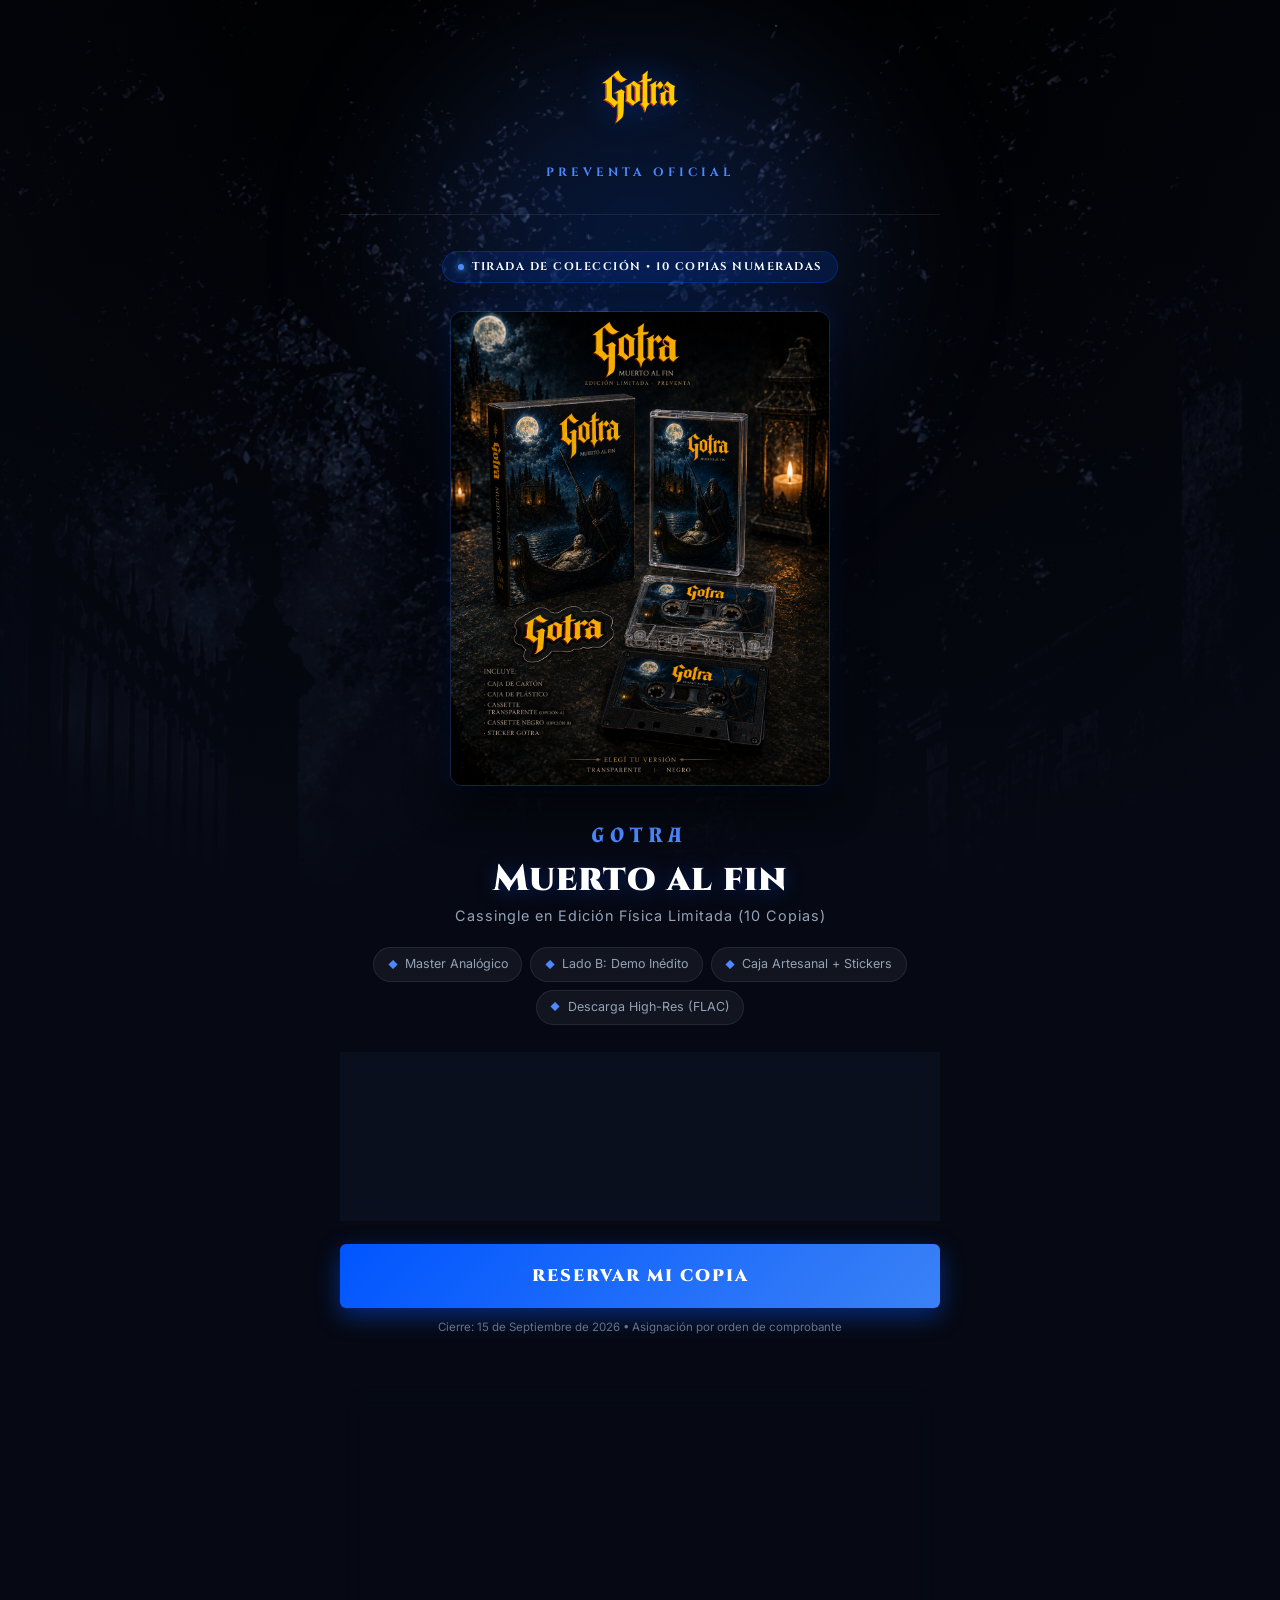
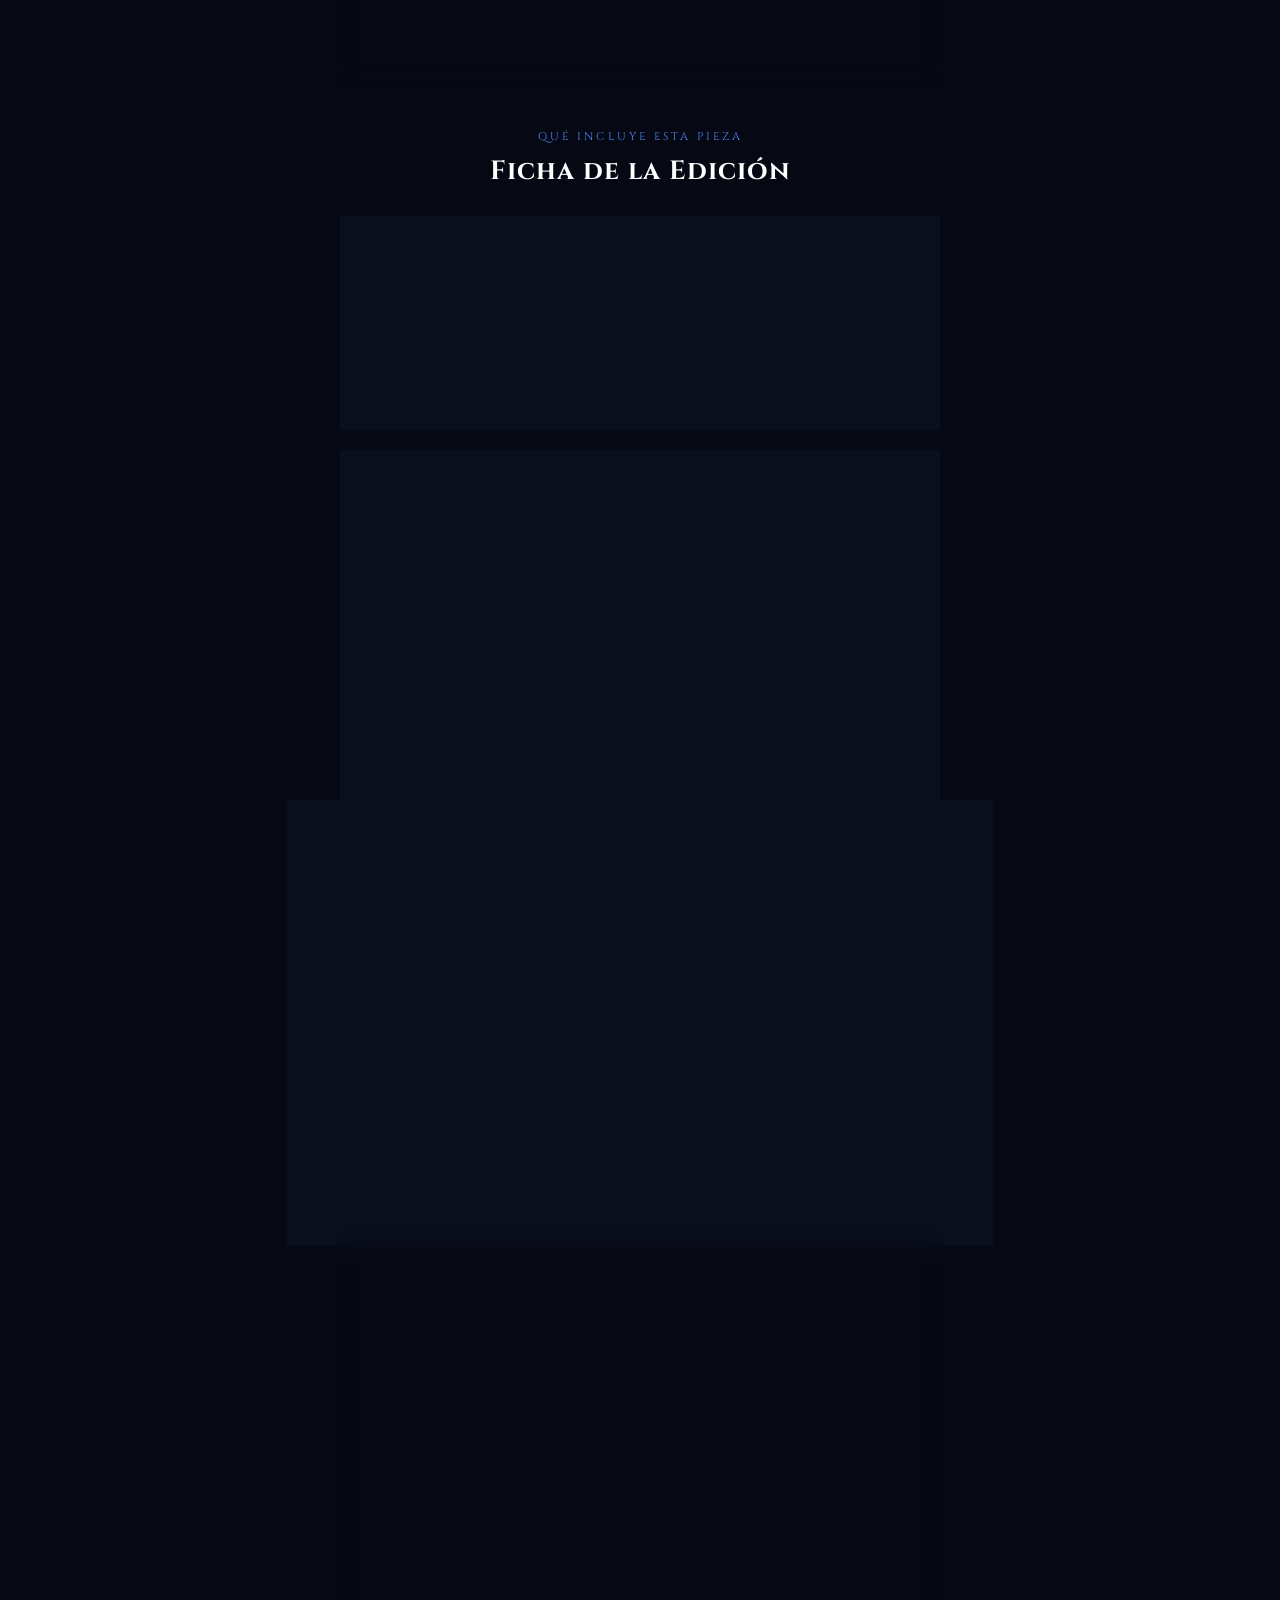
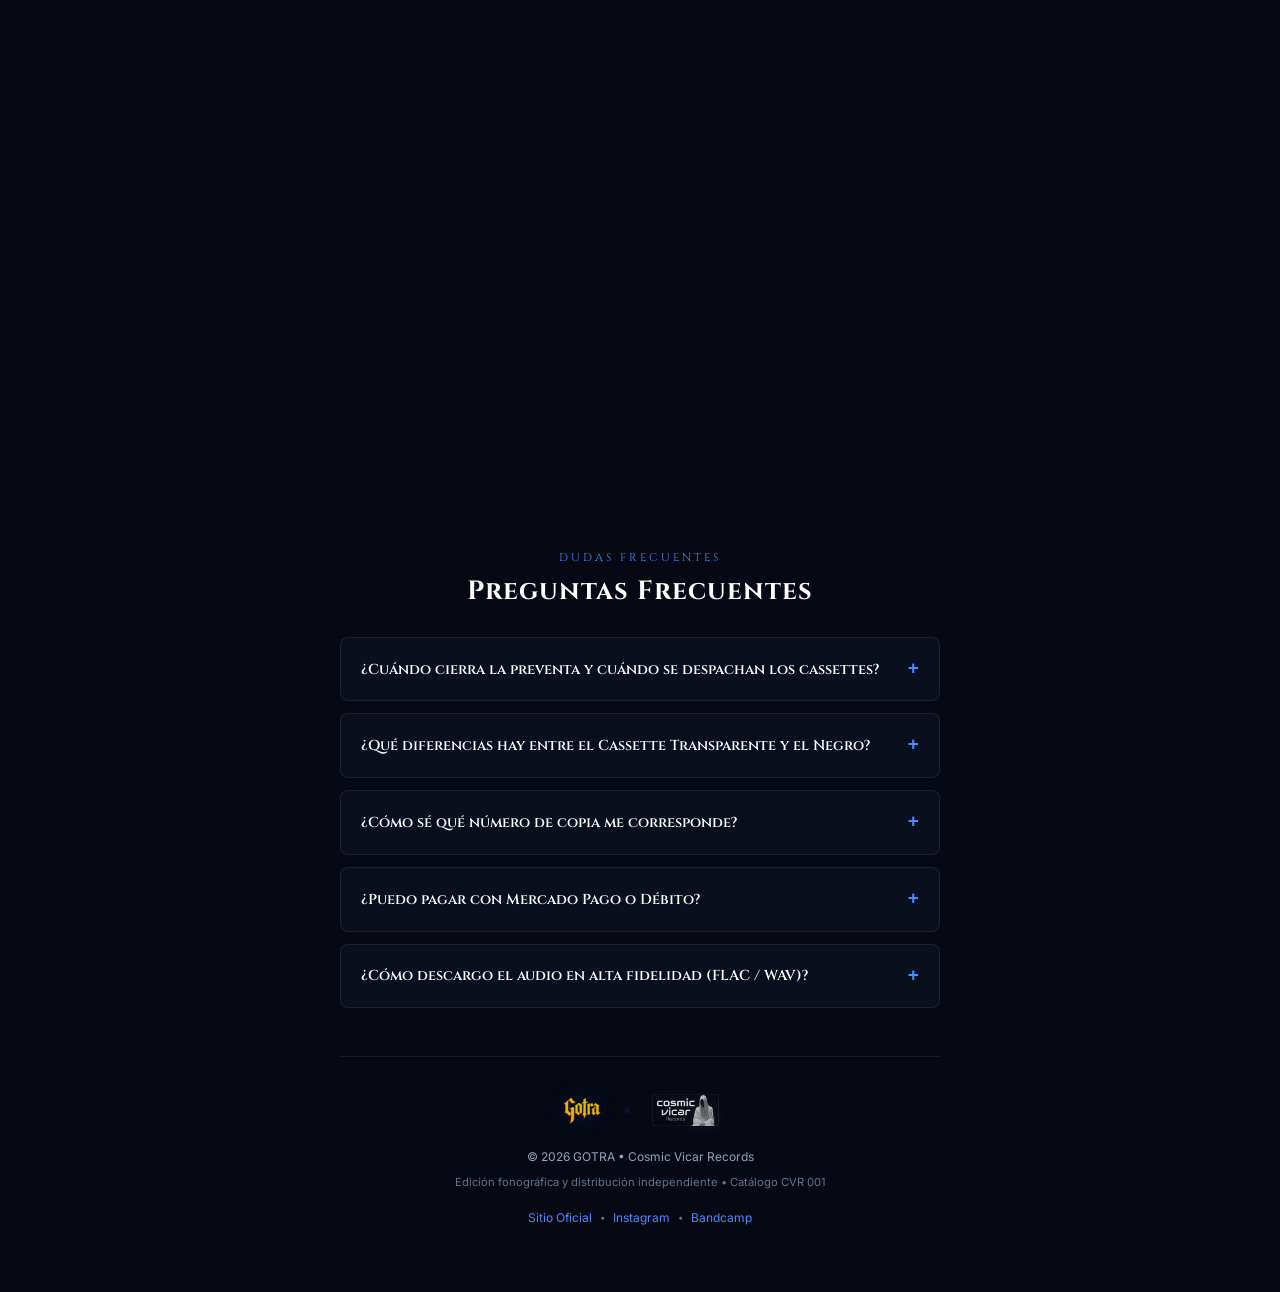
==== cassingle_muertoAlFin/index.html @ 42f56273 "feat(cassingle): add 'Muerto al fin' limited presale landing page with variants and updated design" ====
<!DOCTYPE html>
<html lang="es">
<head>
    <meta charset="UTF-8">
    <meta name="viewport" content="width=device-width, initial-scale=1.0">
    <title>Gotra – Cassingle "Muerto al fin" | Preventa Exclusiva</title>
    
    <!-- Directivas de Indexación SEO -->
    <meta name="robots" content="index, follow">
    <link rel="canonical" href="https://gotra.musica.ar/cassingle_muertoAlFin/">
    
    <!-- Meta descripción & Open Graph -->
    <meta name="description" content="Preventa exclusiva para coleccionistas: Cassingle 'Muerto al fin' de Gotra en edición física limitada de 10 copias. Lado A: Single Oficial / Lado B: Demo Inédito. Packaging artesanal, stickers exclusivos y descarga High-Res.">
    <meta property="og:title" content="Gotra – Cassingle 'Muerto al fin' | Preventa Exclusiva (10 Copias)">
    <meta property="og:description" content="Edición física limitada en Cassingle (Transparente $22.000 / Negro $25.000). Lado A Single Oficial + Lado B Demo Inédito. Caja artesanal, stickers y descarga High-Res.">
    <meta property="og:image" content="https://gotra.musica.ar/cassingle_muertoAlFin/assets/cassingle_trans_black_gotra_muertoAlFin_Alt.png">
    <meta property="og:image:alt" content="Cassingle Gotra Muerto al Fin - Variantes Transparente y Negro">
    <meta property="og:url" content="https://gotra.musica.ar/cassingle_muertoAlFin/">
    <meta property="og:type" content="music.album">
    
    <!-- Twitter Cards -->
    <meta name="twitter:card" content="summary_large_image">
    <meta name="twitter:title" content="Gotra – Cassingle 'Muerto al fin' | Preventa Exclusiva">
    <meta name="twitter:description" content="Edición física limitada de 10 copias. Lado A Single Oficial + Lado B Demo Inédito. Reservá tu copia por transferencia directa.">
    <meta name="twitter:image" content="https://gotra.musica.ar/cassingle_muertoAlFin/assets/cassingle_trans_black_gotra_muertoAlFin_Alt.png">
    
    <!-- Favicon -->
    <link rel="icon" type="image/png" href="../assets/favicon/favicon.ico">

    <!-- Tipografías -->
    <link rel="preconnect" href="https://fonts.googleapis.com">
    <link rel="preconnect" href="https://fonts.gstatic.com" crossorigin>
    <link href="https://fonts.googleapis.com/css2?family=Almendra:ital,wght@0,400;0,700;1,400&family=Cinzel:wght@500;700;900&family=Inter:wght@300;400;500;600;700&family=Special+Elite&display=swap" rel="stylesheet">
    
    <link rel="stylesheet" href="style.css">
</head>
<body>

    <!-- Background Atmospheric Elements -->
    <div class="bg-gate-layer"></div>
    <div class="bg-vignette"></div>
    <div class="bg-glow"></div>

    <main class="page-container">

        <!-- Top Header / Band Identity -->
        <header class="site-header">
            <div class="header-inner">
                <a href="https://gotra.musica.ar" class="logo-link" title="Gotra Web Oficial">
                    <img src="assets/gotra_logo.png" alt="Gotra Doom Metal" class="header-logo">
                </a>
                <span class="header-tag">Preventa Oficial</span>
            </div>
        </header>

        <!-- Hero Section -->
        <section class="hero-section">
            
            <!-- Badge de Escasez Ultra Limitada -->
            <div class="scarcity-badge-top">
                <span class="badge-dot"></span>
                <span class="badge-text">TIRADA DE COLECCIÓN • 10 COPIAS NUMERADAS</span>
            </div>

            <!-- Mockup Principal del Cassette -->
            <div class="cassette-showcase">
                <div class="mockup-halo"></div>
                <div class="mockup-container">
                    <img src="assets/cassingle_trans_black_gotra_muertoAlFin_Alt.png" alt="Cassingle Gotra Muerto al Fin - Edición Física Limitada de 10 Copias en Cassette Transparente y Negro" class="mockup-img" loading="eager">
                </div>
            </div>

            <!-- Info & Título del Hero -->
            <div class="hero-details">
                <h1 class="hero-title">
                    <span class="band-name">GOTRA</span>
                    <span class="release-title">Muerto al fin</span>
                    <span class="release-subtitle">Cassingle en Edición Física Limitada (10 Copias)</span>
                </h1>

                <!-- Highlights Pills -->
                <div class="feature-pills">
                    <span class="pill"><span class="pill-dot">◆</span> Master Analógico</span>
                    <span class="pill"><span class="pill-dot">◆</span> Lado B: Demo Inédito</span>
                    <span class="pill"><span class="pill-dot">◆</span> Caja Artesanal + Stickers</span>
                    <span class="pill"><span class="pill-dot">◆</span> Descarga High-Res (FLAC)</span>
                </div>

                <!-- Price Box -->
                <div class="price-box">
                    <div class="price-info">
                        <span class="price-label">Valor de preventa</span>
                        <span id="display-price" class="price-amount">$22.000 / $25.000 ARS</span>
                    </div>
                    <span class="price-subtext">Transparente $22.000 • Negro Coleccionista $25.000 • Transferencia directa</span>
                </div>

                <!-- Botón CTA Principal -->
                <a href="#reservar" class="btn-primary-cta pulse-cta">
                    <span class="btn-text">RESERVAR MI COPIA</span>
                </a>
                <p class="cta-microcopy">Cierre: 15 de Septiembre de 2026 • Asignación por orden de comprobante</p>
            </div>

        </section>

        <!-- Goal & Live Progress Bar Section -->
        <section class="goal-section" id="meta-progreso">
            <div class="section-card goal-card">
                <div class="goal-header">
                    <div class="goal-title-wrap">
                        <span class="goal-eyebrow">ESTADO DE LA PREVENTA</span>
                        <h2 class="goal-heading">Meta de Producción</h2>
                    </div>
                    <div class="goal-percentage">
                        <span id="goal-percent-text">20%</span>
                        <span class="percent-label">completado</span>
                    </div>
                </div>

                <!-- Progress Bar Container -->
                <div class="progress-bar-track" role="progressbar" aria-valuenow="2" aria-valuemin="0" aria-valuemax="10" id="progress-container">
                    <div class="progress-bar-fill" id="progress-bar-fill" style="width: 20%;">
                        <div class="progress-bar-glow"></div>
                    </div>
                </div>

                <!-- Dynamic Stock Breakdown -->
                <div class="goal-stats-grid">
                    <div class="stat-item">
                        <span class="stat-num" id="stat-sold">2</span>
                        <span class="stat-desc">Copias Aseguradas</span>
                    </div>
                    <div class="stat-item highlight">
                        <span class="stat-num" id="stat-remaining">8</span>
                        <span class="stat-desc">Copias Disponibles</span>
                    </div>
                    <div class="stat-item">
                        <span class="stat-num" id="stat-total">10</span>
                        <span class="stat-desc">Tirada Total Única</span>
                    </div>
                </div>

                <!-- Real-time Alert Callout -->
                <div class="scarcity-alert" id="scarcity-alert">
                    <span class="alert-indicator"></span>
                    <span id="scarcity-message" class="alert-text">Quedan pocas unidades disponibles para despacho inmediato.</span>
                </div>
            </div>
        </section>

        <!-- Ficha Técnica de la Edición (Tracklist & Specs) -->
        <section class="edition-section" id="detalles">
            
            <div class="section-title-wrap text-center">
                <span class="section-tag">QUÉ INCLUYE ESTA PIEZA</span>
                <h2 class="section-heading">Ficha de la Edición</h2>
            </div>

            <div class="specs-grid">
                
                <!-- Tracklist Card -->
                <div class="spec-card tracklist-card">
                    <div class="card-badge">CASSINGLE 2-TRACKS</div>
                    <h3 class="card-title">Contenido Sonoro</h3>
                    <ul class="tracklist">
                        <li class="track-item">
                            <span class="track-side">LADO A</span>
                            <div class="track-info">
                                <span class="track-name">Single Oficial: Muerto al fin</span>
                                <span class="track-meta">Master analógico prensado en cinta de alta fidelidad</span>
                            </div>
                        </li>
                        <li class="track-item">
                            <span class="track-side">LADO B</span>
                            <div class="track-info">
                                <span class="track-name">Versión Alternativa / Demo Inédito</span>
                                <span class="track-meta">Material exclusivo de archivo no publicado en plataformas digitales</span>
                            </div>
                        </li>
                    </ul>
                </div>

                <!-- Physical Specs Card -->
                <div class="spec-card physical-card">
                    <div class="card-badge">MANUFACTURA ARTESANAL</div>
                    <h3 class="card-title">Detalles Físicos & Packaging</h3>
                    <ul class="specs-list">
                        <li>
                            <span class="spec-bullet">◆</span>
                            <div class="spec-text">
                                <strong>Dos Variantes Exclusivas:</strong>
                                <span>Cuerpo transparente traslúcido ($22.000) o cuerpo negro coleccionista ($25.000).</span>
                            </div>
                        </li>
                        <li>
                            <span class="spec-bullet">◆</span>
                            <div class="spec-text">
                                <strong>Caja Artesanal & Stickers:</strong>
                                <span>Presentación en caja artesanal con set de stickers exclusivos de Gotra.</span>
                            </div>
                        </li>
                        <li>
                            <span class="spec-bullet">◆</span>
                            <div class="spec-text">
                                <strong>Numeración Manual (10 Copias):</strong>
                                <span>Cada ejemplar viene caligrafiado individualmente (#01 / #10).</span>
                            </div>
                        </li>
                        <li>
                            <span class="spec-bullet">◆</span>
                            <div class="spec-text">
                                <strong>Descarga Digital High-Res:</strong>
                                <span>Tarjeta interna con acceso a descarga de audio en FLAC 24-bit / WAV en máxima calidad.</span>
                            </div>
                        </li>
                    </ul>
                </div>

            </div>
        </section>

        <!-- Métodos de Entrega & Fechas (Desplegable) -->
        <section class="delivery-section">
            <details class="section-card delivery-details" open>
                <summary class="delivery-summary">
                    <div class="summary-header">
                        <span class="section-tag">CALENDARIO & LOGÍSTICA</span>
                        <h3 class="delivery-summary-title">Fechas Clave y Métodos de Entrega</h3>
                    </div>
                    <span class="toggle-icon"></span>
                </summary>
                
                <div class="delivery-options-grid">
                    <div class="delivery-box">
                        <div class="del-bullet">◆</div>
                        <div class="del-info">
                            <h4>Cierre de Preventa: 15 de Septiembre de 2026</h4>
                            <p>La preventa finaliza estrictamente el 15/09/2026 o al completarse las 10 copias numeradas disponibles.</p>
                        </div>
                    </div>
                    <div class="delivery-box">
                        <div class="del-bullet">◆</div>
                        <div class="del-info">
                            <h4>Entregas y Envíos: A partir del 15 de Octubre de 2026</h4>
                            <p>Despachos a todo el país por correo (a sucursal) o retiro presencial coordinado sin costo en puntos estratégicos de CABA.</p>
                        </div>
                    </div>
                </div>
            </details>
        </section>

        <!-- Formulario de Reserva & Checkout Directo en Pasos Desplegables -->
        <section class="checkout-section" id="reservar">
            <div class="section-card checkout-card">
                
                <div class="checkout-header text-center">
                    <span class="scarcity-pill-sm">PASO FINAL</span>
                    <h2 class="section-heading">Reserva Directa por Transferencia</h2>
                    <p class="checkout-desc">Elegí tu variante, completá tus datos y enviá el comprobante por WhatsApp.</p>
                </div>

                <form id="reservation-form" class="reservation-form" novalidate>
                    
                    <!-- PASO 1 DESPLEGABLE -->
                    <div class="accordion-step is-open" id="step-1">
                        <button type="button" class="accordion-step-btn" data-step="1">
                            <span class="step-btn-left">
                                <span class="step-num">1</span>
                                <span class="step-label">Variante y Datos de Contacto</span>
                            </span>
                            <span class="step-icon"></span>
                        </button>
                        
                        <div class="step-content">
                            
                            <!-- Selector de Variantes -->
                            <div class="input-group">
                                <label>Seleccioná tu Variante *</label>
                                <div class="variant-selector">
                                    <label class="variant-option">
                                        <input type="radio" name="variant" value="transparente" checked>
                                        <div class="variant-box">
                                            <div class="variant-title-wrap">
                                                <span class="variant-name">Cassette Transparente</span>
                                                <span class="variant-price">$22.000 ARS</span>
                                            </div>
                                            <span class="variant-desc">Cuerpo de plástico transparente</span>
                                        </div>
                                    </label>
                                    
                                    <label class="variant-option">
                                        <input type="radio" name="variant" value="negro">
                                        <div class="variant-box">
                                            <span class="variant-badge-tag">Coleccionista</span>
                                            <div class="variant-title-wrap">
                                                <span class="variant-name">Cassette Negro</span>
                                                <span class="variant-price">$25.000 ARS</span>
                                            </div>
                                            <span class="variant-desc">Cuerpo de plástico negro • Edición coleccionista</span>
                                        </div>
                                    </label>
                                </div>
                            </div>

                            <div class="input-group">
                                <label for="fan-name">Nombre y Apellido *</label>
                                <input type="text" id="fan-name" name="fanName" placeholder="Ej: Lucas Romero" required autocomplete="name">
                                <span class="input-error-msg" id="name-error">Ingresá tu nombre completo</span>
                            </div>

                            <div class="input-row">
                                <div class="input-group">
                                    <label for="fan-whatsapp">WhatsApp / Celular *</label>
                                    <input type="tel" id="fan-whatsapp" name="fanWhatsapp" placeholder="Ej: 11 4455 6677" required autocomplete="tel">
                                    <span class="input-error-msg" id="whatsapp-error">Ingresá un número de contacto</span>
                                </div>
                                <div class="input-group">
                                    <label for="fan-email">Email (opcional)</label>
                                    <input type="email" id="fan-email" name="fanEmail" placeholder="tu@email.com" autocomplete="email">
                                </div>
                            </div>

                            <div class="input-group">
                                <label>Cantidad de Copias *</label>
                                <div class="quantity-selector">
                                    <label class="qty-option">
                                        <input type="radio" name="quantity" value="1" checked>
                                        <span class="qty-box" id="qty-1-label">1 Copia ($22.000)</span>
                                    </label>
                                    <label class="qty-option">
                                        <input type="radio" name="quantity" value="2">
                                        <span class="qty-box" id="qty-2-label">2 Copias ($44.000) <small>(Máx)</small></span>
                                    </label>
                                </div>
                            </div>

                            <button type="button" class="btn-step-next" data-next="2">
                                <span>Continuar a Datos de Pago</span>
                                <span class="btn-arrow">→</span>
                            </button>
                        </div>
                    </div>

                    <!-- PASO 2 DESPLEGABLE -->
                    <div class="accordion-step" id="step-2">
                        <button type="button" class="accordion-step-btn" data-step="2">
                            <span class="step-btn-left">
                                <span class="step-num">2</span>
                                <span class="step-label">Datos para Transferencia</span>
                            </span>
                            <span class="step-icon"></span>
                        </button>
                        
                        <div class="step-content">
                            <div class="bank-details-card">
                                <div class="bank-total-row">
                                    <span>Monto a Transferir:</span>
                                    <strong id="total-to-pay" class="bank-total-amount">$22.000 ARS</strong>
                                </div>

                                <div class="bank-fields">
                                    
                                    <div class="bank-field-item">
                                        <div class="field-info">
                                            <span class="field-label">Alias:</span>
                                            <span class="field-value" id="bank-alias">GOTRA.DOOM.MP</span>
                                        </div>
                                        <button type="button" class="btn-copy" data-target="bank-alias" aria-label="Copiar Alias">
                                            <span class="copy-text">Copiar</span>
                                        </button>
                                    </div>

                                    <div class="bank-field-item">
                                        <div class="field-info">
                                            <span class="field-label">CBU / CVU:</span>
                                            <span class="field-value" id="bank-cbu">0000003100098765432100</span>
                                        </div>
                                        <button type="button" class="btn-copy" data-target="bank-cbu" aria-label="Copiar CBU">
                                            <span class="copy-text">Copiar</span>
                                        </button>
                                    </div>

                                    <div class="bank-field-item static">
                                        <div class="field-info">
                                            <span class="field-label">Titular:</span>
                                            <span class="field-value">Gotra (Cuenta Oficial)</span>
                                        </div>
                                    </div>

                                </div>

                                <div class="bank-tip">
                                    Podés transferir desde Mercado Pago, Lemon, Brubank o cualquier entidad bancaria de Argentina.
                                </div>
                            </div>

                            <button type="button" class="btn-step-next" data-next="3">
                                <span>Continuar a Confirmación</span>
                                <span class="btn-arrow">→</span>
                            </button>
                        </div>
                    </div>

                    <!-- PASO 3 DESPLEGABLE -->
                    <div class="accordion-step" id="step-3">
                        <button type="button" class="accordion-step-btn" data-step="3">
                            <span class="step-btn-left">
                                <span class="step-num">3</span>
                                <span class="step-label">Confirmación y Envío</span>
                            </span>
                            <span class="step-icon"></span>
                        </button>
                        
                        <div class="step-content">
                            <div class="receipt-reminder-box">
                                <div class="reminder-text">
                                    <strong>¿Cómo se confirma la reserva?</strong>
                                    <p>Al hacer clic en el botón inferior se abrirá tu WhatsApp con el detalle de la variante y copias solicitadas. <strong>Adjuntá la captura del comprobante en el chat</strong> para asignarte tu número de copia al instante.</p>
                                </div>
                            </div>

                            <!-- Botón Submit -->
                            <button type="submit" class="btn-submit-whatsapp" id="btn-submit">
                                <span class="btn-wa-icon">
                                    <svg width="22" height="22" viewBox="0 0 24 24" fill="currentColor">
                                        <path d="M12.031 6.172c-3.181 0-5.767 2.586-5.768 5.766-.001 1.298.38 2.27 1.019 3.287l-.711 2.598 2.664-.698c.969.542 1.954.887 2.796.887 3.182 0 5.767-2.587 5.768-5.766.001-3.18-2.584-5.774-5.768-5.774zm3.385 8.163c-.145.407-.843.774-1.185.823-.342.049-.785.074-2.502-.637-2.193-.909-3.578-3.149-3.687-3.295-.109-.146-.887-1.182-.887-2.254 0-1.072.56-1.602.76-1.821.199-.218.435-.273.58-.273.146 0 .29.002.417.009.135.006.315-.052.493.376.182.438.618 1.507.672 1.616.054.109.091.237.018.383-.073.146-.109.237-.218.365-.109.128-.228.286-.326.384-.109.109-.223.228-.096.446.128.218.567.935 1.216 1.513.837.746 1.542.977 1.76.1.087.218.146.346.036.564-.109.219-.491.564-.622.731zM12 2C6.477 2 2 6.477 2 12c0 1.891.528 3.659 1.445 5.176L2 22l4.981-1.307C8.423 21.549 10.153 22 12 22c5.523 0 10-4.477 10-10S17.523 2 12 2z"/>
                                    </svg>
                                </span>
                                <span class="btn-wa-text">ENVIAR RESERVA Y COMPROBANTE POR WHATSAPP</span>
                            </button>
                        </div>
                    </div>

                </form>

                <!-- Feedback Modal / Success Overlay -->
                <div class="success-overlay" id="success-overlay">
                    <div class="success-modal">
                        <h3 class="success-title">Reserva Iniciada</h3>
                        <p class="success-desc">Se ha abierto WhatsApp para enviar los datos de tu reserva. Si no se abrió automáticamente, hacé clic en el siguiente enlace:</p>
                        <a href="#" id="fallback-wa-link" class="btn-primary-cta" target="_blank" rel="noopener">Abrir WhatsApp Manualmente</a>
                        <button type="button" class="btn-close-modal" id="btn-close-modal">Cerrar</button>
                    </div>
                </div>

            </div>
        </section>

        <!-- FAQ Section -->
        <section class="faq-section">
            <div class="section-title-wrap text-center">
                <span class="section-tag">DUDAS FRECUENTES</span>
                <h2 class="section-heading">Preguntas Frecuentes</h2>
            </div>

            <div class="faq-accordion">
                <details class="faq-item">
                    <summary class="faq-question">¿Cuándo cierra la preventa y cuándo se despachan los cassettes?</summary>
                    <div class="faq-answer">
                        <p>La preventa cierra el <strong>15 de septiembre de 2026</strong> (o hasta agotar las 10 copias disponibles). Las entregas y despachos (a sucursal de correo o retiro presencial acordado en CABA) comenzarán a partir del <strong>15 de octubre de 2026</strong>.</p>
                    </div>
                </details>

                <details class="faq-item">
                    <summary class="faq-question">¿Qué diferencias hay entre el Cassette Transparente y el Negro?</summary>
                    <div class="faq-answer">
                        <p>El <strong>Cassette Transparente ($22.000 ARS)</strong> cuenta con cuerpo de plástico traslúcido, mientras que el <strong>Cassette Negro ($25.000 ARS)</strong> es una edición coleccionista en plástico negro puro. Ambas opciones incluyen el tracklist completo (Lado A Single Oficial + Lado B Demo Inédito), caja artesanal, set de stickers exclusivos y código de descarga digital en alta calidad.</p>
                    </div>
                </details>

                <details class="faq-item">
                    <summary class="faq-question">¿Cómo sé qué número de copia me corresponde?</summary>
                    <div class="faq-answer">
                        <p>Las 10 copias se asignan en orden cronológico estricto según la llegada de las reservas confirmadas con comprobante de pago. Te notificaremos tu número exacto (#01 al #10) por WhatsApp.</p>
                    </div>
                </details>

                <details class="faq-item">
                    <summary class="faq-question">¿Puedo pagar con Mercado Pago o Débito?</summary>
                    <div class="faq-answer">
                        <p>Sí, absolutamente. Podés transferir directamente desde tu cuenta de Mercado Pago, billeteras virtuales o bancos tradicionales utilizando el Alias o CBU indicado en el paso 2 del formulario.</p>
                    </div>
                </details>

                <details class="faq-item">
                    <summary class="faq-question">¿Cómo descargo el audio en alta fidelidad (FLAC / WAV)?</summary>
                    <div class="faq-answer">
                        <p>Dentro del packaging de tu cassette encontrarás una tarjeta de descarga física con un código exclusivo y un enlace directo para bajar el audio en FLAC 24-bit y WAV sin compresión.</p>
                    </div>
                </details>
            </div>
        </section>

        <!-- Footer -->
        <footer class="site-footer">
            <div class="footer-inner">
                <div class="footer-logos-wrap">
                    <img src="assets/gotra_logo.png" alt="Gotra Doom Metal" class="footer-logo">
                    <span class="footer-logo-divider">×</span>
                    <img src="assets/cosmic_vicar_transparent.png" alt="Cosmic Vicar Records" class="footer-cvr-logo">
                </div>
                <p class="footer-copy">© 2026 GOTRA • Cosmic Vicar Records</p>
                <p class="footer-note">Edición fonográfica y distribución independiente • Catálogo CVR 001</p>
                <div class="footer-links">
                    <a href="https://gotra.musica.ar" class="footer-link">Sitio Oficial</a>
                    <span class="sep">•</span>
                    <a href="https://instagram.com/gotra.band" target="_blank" rel="noopener" class="footer-link">Instagram</a>
                    <span class="sep">•</span>
                    <a href="https://gotra.bandcamp.com" target="_blank" rel="noopener" class="footer-link">Bandcamp</a>
                </div>
            </div>
        </footer>

    </main>

    <!-- Toast Notification for Copy Action -->
    <div id="toast" class="toast" role="status" aria-live="polite">Alias copiado al portapapeles</div>

    <script src="app.js"></script>
</body>
</html>
---- cassingle_muertoAlFin/style.css ----
/* ==========================================================================
   GOTRA - "MUERTO AL FIN" CASSINGLE PRE-SALE (EDICIÓN LIMITADA)
   Design System: Doom Metal / Nocturnal Night / Indigo Blue & Lunar Silver
   ========================================================================== */

:root {
    /* Color Palette: Índigo Cósmico, Azul Eléctrico & Plata Lunar */
    --bg-black: #060913;
    --bg-dark: #090e1c;
    --bg-card: rgba(11, 18, 34, 0.82);
    --bg-card-hover: rgba(16, 26, 48, 0.92);
    --bg-input: #070d1a;
    
    --primary: #0055ff;
    --primary-light: #4d88ff;
    --primary-bright: #38bdf8;
    --primary-dim: rgba(0, 85, 255, 0.3);
    --primary-glow: rgba(0, 85, 255, 0.4);
    
    --silver-light: #f8fafc;
    --silver-main: #e2e8f0;
    --silver-muted: #94a3b8;
    --silver-dim: #64748b;
    --silver-glow: rgba(226, 232, 240, 0.25);

    --whatsapp-green: #25D366;
    --whatsapp-glow: rgba(37, 211, 102, 0.35);

    --text-pure: #ffffff;
    --text-main: #e2e8f0;
    --text-muted: #94a3b8;
    --text-dim: #64748b;
    
    --border-subtle: rgba(77, 136, 255, 0.22);
    --border-active: rgba(77, 136, 255, 0.65);
    --border-dark: rgba(255, 255, 255, 0.08);

    /* Fonts */
    --font-heading: 'Cinzel', serif;
    --font-gothic: 'Almendra', serif;
    --font-body: 'Inter', -apple-system, BlinkMacSystemFont, "Segoe UI", Roboto, sans-serif;
    --font-typewriter: 'Special Elite', monospace;

    /* Transitions & Shadows */
    --transition: all 0.3s cubic-bezier(0.16, 1, 0.3, 1);
    --shadow-card: 0 12px 35px rgba(0, 0, 0, 0.6), 0 0 25px rgba(0, 85, 255, 0.1);
    --shadow-glow: 0 0 25px var(--primary-glow);
}

/* Reset & Box Sizing */
*, *::before, *::after {
    margin: 0;
    padding: 0;
    box-sizing: border-box;
}

html {
    scroll-behavior: smooth;
    font-size: 16px;
    background-color: var(--bg-black);
}

body {
    background-color: var(--bg-black);
    color: var(--text-main);
    font-family: var(--font-body);
    line-height: 1.6;
    min-height: 100vh;
    overflow-x: hidden;
    position: relative;
    -webkit-font-smoothing: antialiased;
}

/* Background Atmosphere (Aclarada e iluminada con atmósfera azul lunar) */
.bg-gate-layer {
    position: fixed;
    inset: 0;
    pointer-events: none;
    z-index: 0;
    background: url('assets/bg_gate.jpg') no-repeat center top / cover;
    opacity: 0.95;
    filter: contrast(1.1) brightness(1.25) saturate(1.15);
}

.bg-vignette {
    position: fixed;
    inset: 0;
    pointer-events: none;
    z-index: 0;
    background: linear-gradient(180deg, rgba(6, 9, 19, 0.15) 0%, rgba(6, 9, 19, 0.45) 400px, rgba(6, 9, 19, 0.75) 750px, #060913 100%),
                radial-gradient(circle at 50% 15%, transparent 35%, rgba(6, 9, 19, 0.45) 70%, #060913 100%);
}

.bg-glow {
    position: fixed;
    top: 3%;
    left: 50%;
    transform: translateX(-50%);
    width: 650px;
    height: 450px;
    background: radial-gradient(circle, rgba(0, 85, 255, 0.25) 0%, rgba(77, 136, 255, 0.12) 45%, transparent 70%);
    filter: blur(70px);
    pointer-events: none;
    z-index: 0;
}

/* Main Container */
.page-container {
    position: relative;
    z-index: 2;
    max-width: 640px;
    margin: 0 auto;
    padding: 1.5rem 1.25rem 4rem 1.25rem;
}

/* Header & Logo */
.site-header {
    padding: 1.5rem 0 2rem 0;
    text-align: center;
    border-bottom: 1px solid var(--border-dark);
    margin-bottom: 2.25rem;
}

.header-inner {
    display: flex;
    flex-direction: column;
    align-items: center;
    gap: 0.75rem;
}

.header-logo {
    height: 80px;
    width: auto;
    max-width: 90%;
    object-fit: contain;
    filter: drop-shadow(0 0 15px rgba(0, 85, 255, 0.35));
    transition: transform 0.3s ease;
}

.header-logo:hover {
    transform: scale(1.03);
}

@media (min-width: 480px) {
    .header-logo {
        height: 95px;
    }
}

.header-tag {
    font-family: var(--font-heading);
    font-size: 0.75rem;
    letter-spacing: 4px;
    font-weight: 700;
    text-transform: uppercase;
    color: var(--primary-light);
}

/* Hero Section */
.hero-section {
    display: flex;
    flex-direction: column;
    align-items: center;
    text-align: center;
    margin-bottom: 3rem;
}

.scarcity-badge-top {
    display: inline-flex;
    align-items: center;
    gap: 0.5rem;
    background: rgba(0, 85, 255, 0.15);
    border: 1px solid var(--primary-dim);
    padding: 0.4rem 0.95rem;
    border-radius: 50px;
    margin-bottom: 1.75rem;
    animation: fadeInDown 0.8s ease-out;
}

.badge-dot {
    width: 6px;
    height: 6px;
    background-color: var(--primary-light);
    border-radius: 50%;
    box-shadow: 0 0 8px var(--primary-bright);
    animation: pulseGlow 2s infinite;
}

.badge-text {
    font-family: var(--font-heading);
    font-size: 0.7rem;
    font-weight: 700;
    letter-spacing: 1.5px;
    color: var(--silver-light);
    text-transform: uppercase;
}

/* Cassette Showcase & Mockup */
.cassette-showcase {
    position: relative;
    width: 100%;
    max-width: 380px;
    margin: 0 auto 2rem auto;
}

.mockup-halo {
    position: absolute;
    top: 50%;
    left: 50%;
    transform: translate(-50%, -50%);
    width: 85%;
    height: 85%;
    background: radial-gradient(circle, rgba(0, 85, 255, 0.25) 0%, transparent 70%);
    filter: blur(40px);
    z-index: 0;
    pointer-events: none;
}

.mockup-container {
    position: relative;
    z-index: 1;
    border-radius: 12px;
    overflow: hidden;
    box-shadow: 0 15px 40px rgba(0, 0, 0, 0.85), 0 0 25px rgba(0, 85, 255, 0.2);
    border: 1px solid var(--border-subtle);
    transition: transform 0.4s ease, box-shadow 0.4s ease;
}

.mockup-container:hover {
    transform: translateY(-4px);
    box-shadow: 0 20px 50px rgba(0, 0, 0, 0.95), 0 0 35px var(--primary-glow);
}

.mockup-img {
    width: 100%;
    height: auto;
    display: block;
    object-fit: cover;
}

/* Hero Details */
.hero-details {
    width: 100%;
    display: flex;
    flex-direction: column;
    align-items: center;
}

.hero-title {
    margin-bottom: 1.25rem;
}

.band-name {
    display: block;
    font-family: var(--font-gothic);
    font-size: 1.4rem;
    letter-spacing: 6px;
    color: var(--primary-light);
    text-transform: uppercase;
}

.release-title {
    display: block;
    font-family: var(--font-heading);
    font-size: 2.3rem;
    font-weight: 900;
    color: var(--text-pure);
    letter-spacing: 1px;
    line-height: 1.15;
    text-shadow: 0 2px 20px rgba(0, 85, 255, 0.35);
    margin: 0.25rem 0;
}

.release-subtitle {
    display: block;
    font-family: var(--font-body);
    font-size: 0.9rem;
    font-weight: 400;
    color: var(--silver-muted);
    letter-spacing: 1px;
}

/* Feature Pills */
.feature-pills {
    display: flex;
    flex-wrap: wrap;
    justify-content: center;
    gap: 0.5rem;
    margin-bottom: 1.75rem;
}

.pill {
    background: rgba(255, 255, 255, 0.05);
    border: 1px solid var(--border-dark);
    padding: 0.4rem 0.85rem;
    border-radius: 20px;
    font-size: 0.78rem;
    color: var(--text-muted);
    display: inline-flex;
    align-items: center;
    gap: 0.45rem;
}

.pill-dot {
    color: var(--primary-light);
    font-size: 0.6rem;
}

/* Price Box */
.price-box {
    background: var(--bg-card);
    backdrop-filter: blur(14px);
    -webkit-backdrop-filter: blur(14px);
    border: 1px solid var(--border-subtle);
    border-radius: 8px;
    padding: 1.1rem 1.5rem;
    width: 100%;
    margin-bottom: 1.5rem;
    display: flex;
    flex-direction: column;
    align-items: center;
    gap: 0.25rem;
}

.price-label {
    font-size: 0.72rem;
    text-transform: uppercase;
    letter-spacing: 2px;
    color: var(--text-muted);
}

.price-amount {
    font-family: var(--font-heading);
    font-size: 2.1rem;
    font-weight: 900;
    color: var(--silver-light);
    letter-spacing: 1px;
    text-shadow: 0 0 15px rgba(255, 255, 255, 0.2);
}

.price-subtext {
    font-size: 0.75rem;
    color: var(--text-dim);
}

/* Primary CTA Button */
.btn-primary-cta {
    display: inline-flex;
    align-items: center;
    justify-content: center;
    width: 100%;
    background: linear-gradient(135deg, #0055ff 0%, #3b82f6 100%);
    color: #ffffff;
    font-family: var(--font-heading);
    font-size: 1.05rem;
    font-weight: 900;
    padding: 1.15rem 1.5rem;
    border-radius: 6px;
    text-decoration: none;
    text-transform: uppercase;
    letter-spacing: 2px;
    border: none;
    cursor: pointer;
    box-shadow: 0 8px 25px rgba(0, 85, 255, 0.45);
    transition: var(--transition);
}

.btn-primary-cta:hover {
    background: linear-gradient(135deg, #1d4ed8 0%, #60a5fa 100%);
    box-shadow: 0 12px 30px rgba(0, 85, 255, 0.65);
    transform: translateY(-2px);
}

.pulse-cta {
    animation: ctaPulse 3s infinite;
}

.cta-microcopy {
    font-size: 0.72rem;
    color: var(--text-dim);
    margin-top: 0.65rem;
}

/* Sections & Cards */
.section-card {
    background: var(--bg-card);
    backdrop-filter: blur(14px);
    -webkit-backdrop-filter: blur(14px);
    border: 1px solid var(--border-subtle);
    border-radius: 12px;
    padding: 1.6rem;
    margin-bottom: 2.5rem;
    box-shadow: var(--shadow-card);
}

.section-title-wrap {
    margin-bottom: 1.5rem;
}

.text-center {
    text-align: center;
}

.section-tag {
    display: block;
    font-family: var(--font-heading);
    font-size: 0.7rem;
    letter-spacing: 3px;
    color: var(--primary-light);
    text-transform: uppercase;
    margin-bottom: 0.25rem;
}

.section-heading {
    font-family: var(--font-heading);
    font-size: 1.65rem;
    font-weight: 700;
    color: var(--text-pure);
    letter-spacing: 1px;
}

/* Goal & Progress Bar Section */
.goal-card {
    border-color: var(--border-active);
    background: linear-gradient(180deg, rgba(14, 22, 42, 0.90) 0%, rgba(9, 14, 28, 0.94) 100%);
}

.goal-header {
    display: flex;
    justify-content: space-between;
    align-items: flex-end;
    margin-bottom: 1rem;
}

.goal-eyebrow {
    font-family: var(--font-heading);
    font-size: 0.65rem;
    letter-spacing: 2px;
    color: var(--primary-light);
}

.goal-heading {
    font-family: var(--font-heading);
    font-size: 1.3rem;
    font-weight: 700;
    color: var(--text-pure);
}

.goal-percentage {
    text-align: right;
}

#goal-percent-text {
    display: block;
    font-family: var(--font-heading);
    font-size: 1.85rem;
    font-weight: 900;
    color: var(--primary-bright);
    line-height: 1;
}

.percent-label {
    font-size: 0.68rem;
    color: var(--text-muted);
    text-transform: uppercase;
    letter-spacing: 1px;
}

/* Progress Track & Fill */
.progress-bar-track {
    width: 100%;
    height: 14px;
    background: #050812;
    border-radius: 20px;
    overflow: hidden;
    border: 1px solid rgba(255, 255, 255, 0.1);
    position: relative;
    margin-bottom: 1.25rem;
}

.progress-bar-fill {
    height: 100%;
    background: linear-gradient(90deg, #0055ff 0%, #38bdf8 100%);
    border-radius: 20px;
    position: relative;
    transition: width 1.2s cubic-bezier(0.16, 1, 0.3, 1);
    box-shadow: 0 0 15px rgba(0, 85, 255, 0.6);
}

.progress-bar-glow {
    position: absolute;
    top: 0;
    right: 0;
    bottom: 0;
    width: 30px;
    background: linear-gradient(90deg, transparent, rgba(255, 255, 255, 0.8));
    filter: blur(2px);
    animation: shimmer 2s infinite;
}

/* Dynamic Stats Grid */
.goal-stats-grid {
    display: grid;
    grid-template-columns: repeat(3, 1fr);
    gap: 0.5rem;
    text-align: center;
    background: rgba(0, 0, 0, 0.35);
    padding: 0.85rem 0.5rem;
    border-radius: 8px;
    border: 1px solid var(--border-dark);
    margin-bottom: 1rem;
}

.stat-item {
    display: flex;
    flex-direction: column;
}

.stat-num {
    font-family: var(--font-heading);
    font-size: 1.4rem;
    font-weight: 700;
    color: var(--text-pure);
}

.stat-item.highlight .stat-num {
    color: var(--primary-bright);
}

.stat-desc {
    font-size: 0.68rem;
    color: var(--text-muted);
    line-height: 1.2;
    margin-top: 0.2rem;
}

/* Scarcity Alert */
.scarcity-alert {
    display: flex;
    align-items: center;
    gap: 0.65rem;
    background: rgba(0, 85, 255, 0.12);
    border: 1px solid rgba(77, 136, 255, 0.35);
    padding: 0.75rem 0.95rem;
    border-radius: 6px;
}

.alert-indicator {
    width: 7px;
    height: 7px;
    background: var(--primary-bright);
    border-radius: 50%;
    box-shadow: 0 0 8px var(--primary-bright);
    flex-shrink: 0;
}

.alert-text {
    font-size: 0.8rem;
    color: var(--silver-main);
    line-height: 1.4;
}

/* Specs & Details Section */
.edition-section {
    margin-bottom: 2.5rem;
}

.specs-grid {
    display: flex;
    flex-direction: column;
    gap: 1.25rem;
}

.spec-card {
    background: var(--bg-card);
    backdrop-filter: blur(12px);
    -webkit-backdrop-filter: blur(12px);
    border: 1px solid var(--border-subtle);
    border-radius: 10px;
    padding: 1.4rem;
    position: relative;
}

.card-badge {
    position: absolute;
    top: -9px;
    right: 15px;
    background: var(--bg-dark);
    border: 1px solid var(--primary-light);
    color: var(--primary-bright);
    font-family: var(--font-heading);
    font-size: 0.6rem;
    font-weight: 700;
    letter-spacing: 1px;
    padding: 0.2rem 0.5rem;
    border-radius: 3px;
}

.card-title {
    font-family: var(--font-heading);
    font-size: 1.15rem;
    font-weight: 700;
    color: var(--silver-light);
    margin-bottom: 1rem;
}

/* Tracklist */
.tracklist {
    list-style: none;
    display: flex;
    flex-direction: column;
    gap: 0.85rem;
}

.track-item {
    display: flex;
    gap: 0.85rem;
    align-items: flex-start;
    padding-bottom: 0.85rem;
    border-bottom: 1px solid var(--border-dark);
}

.track-item:last-child {
    border-bottom: none;
    padding-bottom: 0;
}

.track-side {
    font-family: var(--font-typewriter);
    font-size: 0.75rem;
    color: var(--primary-bright);
    background: rgba(0, 85, 255, 0.15);
    border: 1px solid var(--border-subtle);
    padding: 0.25rem 0.5rem;
    border-radius: 4px;
    white-space: nowrap;
}

.track-info {
    display: flex;
    flex-direction: column;
}

.track-name {
    font-weight: 600;
    font-size: 0.95rem;
    color: var(--text-pure);
}

.track-meta {
    font-size: 0.78rem;
    color: var(--text-muted);
    margin-top: 0.15rem;
}

/* Physical Specs List */
.specs-list {
    list-style: none;
    display: flex;
    flex-direction: column;
    gap: 0.85rem;
}

.specs-list li {
    display: flex;
    gap: 0.75rem;
    align-items: flex-start;
}

.spec-bullet {
    color: var(--primary-light);
    font-size: 0.65rem;
    line-height: 1.8;
}

.spec-text strong {
    display: block;
    font-size: 0.88rem;
    color: var(--text-main);
}

.spec-text span {
    font-size: 0.78rem;
    color: var(--text-muted);
}

/* Delivery Details (Desplegable) */
.delivery-details {
    padding: 0;
    overflow: hidden;
}

.delivery-summary {
    padding: 1.25rem 1.4rem;
    cursor: pointer;
    list-style: none;
    display: flex;
    justify-content: space-between;
    align-items: center;
    user-select: none;
    transition: var(--transition);
}

.delivery-summary::-webkit-details-marker {
    display: none;
}

.delivery-summary:hover {
    background: rgba(0, 85, 255, 0.06);
}

.delivery-summary-title {
    font-family: var(--font-heading);
    font-size: 1.15rem;
    font-weight: 700;
    color: var(--text-pure);
}

.toggle-icon {
    font-family: monospace;
    font-size: 1.3rem;
    color: var(--primary-light);
    line-height: 1;
}

.toggle-icon::before {
    content: '+';
}

.delivery-details[open] .toggle-icon::before {
    content: '−';
}

.delivery-details[open] .delivery-summary {
    border-bottom: 1px solid var(--border-dark);
}

.delivery-options-grid {
    display: flex;
    flex-direction: column;
    gap: 0.85rem;
    padding: 1.25rem 1.4rem;
}

.delivery-box {
    display: flex;
    gap: 0.85rem;
    background: rgba(7, 12, 24, 0.75);
    border: 1px solid var(--border-dark);
    padding: 1rem;
    border-radius: 8px;
}

.del-bullet {
    color: var(--primary-light);
    font-size: 0.7rem;
    line-height: 1.6;
}

.del-info h4 {
    font-size: 0.9rem;
    font-weight: 600;
    color: var(--silver-light);
    margin-bottom: 0.2rem;
}

.del-info p {
    font-size: 0.78rem;
    color: var(--text-muted);
    line-height: 1.4;
}

/* Checkout & Accordion Steps Form */
.checkout-card {
    border-color: var(--border-active);
    background: linear-gradient(180deg, rgba(14, 22, 42, 0.92) 0%, rgba(9, 14, 28, 0.96) 100%);
    box-shadow: 0 10px 40px rgba(0, 0, 0, 0.8), 0 0 25px rgba(0, 85, 255, 0.12);
    padding: 1.5rem 1.25rem;
}

.scarcity-pill-sm {
    display: inline-block;
    font-family: var(--font-heading);
    font-size: 0.65rem;
    letter-spacing: 2px;
    color: var(--primary-bright);
    background: rgba(0, 85, 255, 0.15);
    border: 1px solid var(--border-subtle);
    padding: 0.2rem 0.6rem;
    border-radius: 4px;
    margin-bottom: 0.5rem;
}

.checkout-desc {
    font-size: 0.85rem;
    color: var(--text-muted);
    margin-top: 0.5rem;
}

.reservation-form {
    margin-top: 1.5rem;
    display: flex;
    flex-direction: column;
    gap: 0.85rem;
}

/* Accordion Step Item */
.accordion-step {
    background: rgba(8, 13, 26, 0.94);
    border: 1px solid var(--border-dark);
    border-radius: 8px;
    overflow: hidden;
    transition: var(--transition);
}

.accordion-step.is-open {
    border-color: var(--border-active);
    box-shadow: 0 4px 20px rgba(0, 85, 255, 0.15);
}

.accordion-step-btn {
    width: 100%;
    background: transparent;
    border: none;
    padding: 1rem 1.15rem;
    display: flex;
    justify-content: space-between;
    align-items: center;
    cursor: pointer;
    text-align: left;
    transition: var(--transition);
}

.accordion-step-btn:hover {
    background: rgba(0, 85, 255, 0.05);
}

.step-btn-left {
    display: flex;
    align-items: center;
    gap: 0.65rem;
}

.step-num {
    background: var(--primary-dim);
    color: var(--silver-light);
    width: 24px;
    height: 24px;
    border-radius: 50%;
    display: inline-flex;
    align-items: center;
    justify-content: center;
    font-size: 0.75rem;
    font-weight: 900;
    transition: var(--transition);
}

.accordion-step.is-open .step-num {
    background: var(--primary);
    color: #ffffff;
    box-shadow: 0 0 10px var(--primary-glow);
}

.step-label {
    font-family: var(--font-heading);
    font-size: 0.95rem;
    font-weight: 700;
    color: var(--text-main);
    letter-spacing: 0.5px;
}

.accordion-step.is-open .step-label {
    color: var(--silver-light);
}

.step-icon {
    font-family: monospace;
    font-size: 1.2rem;
    color: var(--primary-light);
    line-height: 1;
}

.step-icon::before {
    content: '+';
}

.accordion-step.is-open .step-icon::before {
    content: '−';
}

/* Step Content */
.step-content {
    display: none;
    flex-direction: column;
    gap: 1rem;
    padding: 0.5rem 1.15rem 1.25rem 1.15rem;
    border-top: 1px solid rgba(255, 255, 255, 0.06);
    animation: fadeIn 0.3s ease;
}

.accordion-step.is-open .step-content {
    display: flex;
}

/* Button Step Next */
.btn-step-next {
    width: 100%;
    background: rgba(0, 85, 255, 0.15);
    border: 1px solid var(--border-subtle);
    color: var(--silver-light);
    font-family: var(--font-heading);
    font-size: 0.85rem;
    font-weight: 700;
    padding: 0.85rem 1rem;
    border-radius: 6px;
    cursor: pointer;
    display: flex;
    align-items: center;
    justify-content: center;
    gap: 0.5rem;
    letter-spacing: 1px;
    text-transform: uppercase;
    transition: var(--transition);
    margin-top: 0.5rem;
}

.btn-step-next:hover {
    background: var(--primary);
    color: #ffffff;
    box-shadow: 0 0 15px rgba(0, 85, 255, 0.45);
}

/* Inputs & Form Groups */
.input-group {
    display: flex;
    flex-direction: column;
    gap: 0.35rem;
}

.input-row {
    display: grid;
    grid-template-columns: 1fr;
    gap: 1rem;
}

@media (min-width: 480px) {
    .input-row {
        grid-template-columns: 1fr 1fr;
    }
}

label {
    font-size: 0.8rem;
    font-weight: 500;
    color: var(--text-main);
}

input[type="text"],
input[type="tel"],
input[type="email"] {
    background: var(--bg-input);
    border: 1px solid rgba(255, 255, 255, 0.12);
    border-radius: 6px;
    padding: 0.85rem 1rem;
    color: var(--text-pure);
    font-family: var(--font-body);
    font-size: 0.95rem;
    transition: var(--transition);
    outline: none;
}

input[type="text"]:focus,
input[type="tel"]:focus,
input[type="email"]:focus {
    border-color: var(--primary-light);
    box-shadow: 0 0 12px rgba(0, 85, 255, 0.35);
    background: #0a1124;
}

.input-error-msg {
    display: none;
    font-size: 0.72rem;
    color: #f87171;
}

.input-group.has-error input {
    border-color: #ef4444;
}

.input-group.has-error .input-error-msg {
    display: block;
}

/* Variant Radio Selector */
.variant-selector {
    display: grid;
    grid-template-columns: 1fr;
    gap: 0.75rem;
    margin-bottom: 0.85rem;
}

@media (min-width: 480px) {
    .variant-selector {
        grid-template-columns: 1fr 1fr;
    }
}

.variant-option {
    cursor: pointer;
    position: relative;
}

.variant-option input {
    display: none;
}

.variant-box {
    display: flex;
    flex-direction: column;
    gap: 0.35rem;
    background: var(--bg-input);
    border: 1px solid var(--border-dark);
    border-radius: 8px;
    padding: 0.85rem 1rem;
    cursor: pointer;
    transition: var(--transition);
    position: relative;
    height: 100%;
}

.variant-box:hover {
    border-color: var(--border-subtle);
    background: rgba(14, 22, 42, 0.95);
}

.variant-option input:checked + .variant-box {
    background: rgba(0, 85, 255, 0.18);
    border-color: var(--primary-light);
    box-shadow: 0 0 18px rgba(0, 85, 255, 0.3);
}

.variant-title-wrap {
    display: flex;
    justify-content: space-between;
    align-items: center;
    gap: 0.5rem;
}

.variant-name {
    font-weight: 700;
    font-size: 0.88rem;
    color: var(--text-pure);
}

.variant-price {
    font-family: var(--font-heading);
    font-weight: 700;
    color: var(--primary-bright);
    font-size: 0.9rem;
    white-space: nowrap;
}

.variant-desc {
    font-size: 0.75rem;
    color: var(--text-muted);
    line-height: 1.35;
}

.variant-badge-tag {
    position: absolute;
    top: -9px;
    right: 10px;
    background: var(--primary);
    color: #ffffff;
    font-size: 0.62rem;
    font-weight: 900;
    text-transform: uppercase;
    padding: 0.1rem 0.45rem;
    border-radius: 4px;
    letter-spacing: 0.5px;
    box-shadow: 0 0 10px rgba(0, 85, 255, 0.5);
}

/* Quantity Radio Selector */
.quantity-selector {
    display: grid;
    grid-template-columns: 1fr 1fr;
    gap: 0.75rem;
}

.qty-option input {
    display: none;
}

.qty-box {
    display: flex;
    align-items: center;
    justify-content: center;
    text-align: center;
    background: var(--bg-input);
    border: 1px solid var(--border-dark);
    border-radius: 6px;
    padding: 0.75rem;
    font-size: 0.85rem;
    font-weight: 600;
    color: var(--text-muted);
    cursor: pointer;
    transition: var(--transition);
}

.qty-option input:checked + .qty-box {
    background: rgba(0, 85, 255, 0.2);
    border-color: var(--primary-light);
    color: var(--silver-light);
}

/* Bank Details Card */
.bank-details-card {
    background: rgba(7, 12, 24, 0.95);
    border: 1px solid var(--border-subtle);
    border-radius: 8px;
    padding: 1.15rem;
}

.bank-total-row {
    display: flex;
    justify-content: space-between;
    align-items: center;
    padding-bottom: 0.75rem;
    border-bottom: 1px solid var(--border-dark);
    margin-bottom: 0.85rem;
    font-size: 0.88rem;
    color: var(--text-muted);
}

.bank-total-amount {
    font-family: var(--font-heading);
    font-size: 1.4rem;
    color: var(--silver-light);
    text-shadow: 0 0 10px rgba(255, 255, 255, 0.2);
}

.bank-fields {
    display: flex;
    flex-direction: column;
    gap: 0.65rem;
}

.bank-field-item {
    display: flex;
    justify-content: space-between;
    align-items: center;
    background: rgba(255, 255, 255, 0.04);
    padding: 0.55rem 0.8rem;
    border-radius: 6px;
    border: 1px solid var(--border-dark);
}

.field-info {
    display: flex;
    flex-direction: column;
    overflow: hidden;
}

.field-label {
    font-size: 0.65rem;
    text-transform: uppercase;
    letter-spacing: 1px;
    color: var(--text-dim);
}

.field-value {
    font-family: var(--font-typewriter);
    font-size: 0.88rem;
    color: var(--text-pure);
    user-select: all;
    white-space: nowrap;
    overflow: hidden;
    text-overflow: ellipsis;
}

.btn-copy {
    background: rgba(0, 85, 255, 0.18);
    border: 1px solid var(--border-subtle);
    color: var(--silver-light);
    font-family: var(--font-body);
    font-size: 0.75rem;
    font-weight: 600;
    padding: 0.35rem 0.65rem;
    border-radius: 4px;
    cursor: pointer;
    transition: var(--transition);
    white-space: nowrap;
}

.btn-copy:hover {
    background: var(--primary);
    color: #ffffff;
}

.bank-tip {
    font-size: 0.73rem;
    color: var(--text-muted);
    margin-top: 0.85rem;
    text-align: center;
}

/* Action Step & Receipt Reminder */
.receipt-reminder-box {
    background: rgba(255, 255, 255, 0.03);
    border: 1px solid var(--border-dark);
    padding: 0.95rem;
    border-radius: 8px;
}

.reminder-text strong {
    display: block;
    font-size: 0.85rem;
    color: var(--silver-light);
    margin-bottom: 0.25rem;
}

.reminder-text p {
    font-size: 0.78rem;
    color: var(--text-muted);
    line-height: 1.4;
}

/* WhatsApp Submit Button */
.btn-submit-whatsapp {
    width: 100%;
    background: linear-gradient(135deg, #25D366 0%, #128C7E 100%);
    color: #ffffff;
    font-family: var(--font-heading);
    font-size: 0.92rem;
    font-weight: 900;
    padding: 1.15rem 1rem;
    border-radius: 8px;
    border: none;
    cursor: pointer;
    display: flex;
    align-items: center;
    justify-content: center;
    gap: 0.75rem;
    box-shadow: 0 8px 25px var(--whatsapp-glow);
    text-transform: uppercase;
    letter-spacing: 1px;
    transition: var(--transition);
}

.btn-submit-whatsapp:hover {
    background: linear-gradient(135deg, #2ee06e 0%, #15a898 100%);
    box-shadow: 0 12px 30px rgba(37, 211, 102, 0.5);
    transform: translateY(-2px);
}

.btn-wa-icon {
    display: flex;
    align-items: center;
}

/* FAQ Accordion */
.faq-section {
    margin-bottom: 3rem;
}

.faq-accordion {
    display: flex;
    flex-direction: column;
    gap: 0.75rem;
}

.faq-item {
    background: var(--bg-card);
    border: 1px solid var(--border-dark);
    border-radius: 8px;
    overflow: hidden;
    transition: var(--transition);
}

.faq-item[open] {
    border-color: var(--border-subtle);
}

.faq-question {
    font-family: var(--font-heading);
    font-size: 0.9rem;
    font-weight: 600;
    color: var(--text-pure);
    padding: 1rem 1.25rem;
    cursor: pointer;
    list-style: none;
    display: flex;
    justify-content: space-between;
    align-items: center;
}

.faq-question::-webkit-details-marker {
    display: none;
}

.faq-question::after {
    content: '+';
    font-family: monospace;
    font-size: 1.2rem;
    color: var(--primary-light);
    transition: transform 0.2s ease;
}

.faq-item[open] .faq-question::after {
    content: '−';
}

.faq-answer {
    padding: 0 1.25rem 1rem 1.25rem;
    font-size: 0.82rem;
    color: var(--text-muted);
    line-height: 1.5;
}

/* Footer */
.site-footer {
    border-top: 1px solid var(--border-dark);
    padding-top: 2rem;
    text-align: center;
}

.footer-inner {
    display: flex;
    flex-direction: column;
    align-items: center;
    gap: 0.5rem;
}

.footer-logos-wrap {
    display: flex;
    align-items: center;
    justify-content: center;
    gap: 1.25rem;
    margin-bottom: 0.5rem;
}

.footer-logo {
    height: 42px;
    width: auto;
    opacity: 0.9;
    filter: drop-shadow(0 0 12px rgba(0, 85, 255, 0.3));
}

.footer-logo-divider {
    color: var(--primary-dim);
    font-size: 0.85rem;
    font-weight: 300;
}

.footer-cvr-logo {
    height: 38px;
    width: auto;
    border-radius: 4px;
    opacity: 0.85;
    filter: drop-shadow(0 0 10px rgba(255, 255, 255, 0.1));
}

.footer-copy {
    font-size: 0.75rem;
    color: var(--text-muted);
}

.footer-note {
    font-size: 0.7rem;
    color: var(--text-dim);
}

.footer-links {
    display: flex;
    align-items: center;
    gap: 0.5rem;
    margin-top: 0.5rem;
}

.footer-link {
    font-size: 0.75rem;
    color: var(--primary-light);
    text-decoration: none;
}

.footer-link:hover {
    text-decoration: underline;
}

.sep {
    font-size: 0.6rem;
    color: var(--text-dim);
}

/* Toast Notification */
.toast {
    position: fixed;
    bottom: 2rem;
    left: 50%;
    transform: translateX(-50%) translateY(100px);
    background: #0b1328;
    border: 1px solid var(--primary-light);
    color: var(--silver-light);
    font-size: 0.85rem;
    font-weight: 600;
    padding: 0.75rem 1.25rem;
    border-radius: 50px;
    box-shadow: 0 10px 30px rgba(0, 0, 0, 0.8), 0 0 15px var(--primary-glow);
    z-index: 999;
    opacity: 0;
    transition: transform 0.3s ease, opacity 0.3s ease;
    pointer-events: none;
}

.toast.show {
    transform: translateX(-50%) translateY(0);
    opacity: 1;
}

/* Success Overlay Modal */
.success-overlay {
    display: none;
    position: fixed;
    inset: 0;
    background: rgba(0, 0, 0, 0.85);
    backdrop-filter: blur(8px);
    z-index: 1000;
    align-items: center;
    justify-content: center;
    padding: 1.5rem;
}

.success-overlay.active {
    display: flex;
}

.success-modal {
    background: var(--bg-card);
    border: 1px solid var(--border-active);
    border-radius: 12px;
    padding: 2rem 1.5rem;
    text-align: center;
    max-width: 420px;
    width: 100%;
    box-shadow: var(--shadow-card);
    animation: zoomIn 0.3s ease;
}

.success-title {
    font-family: var(--font-heading);
    font-size: 1.4rem;
    color: var(--primary-bright);
    margin-bottom: 0.5rem;
}

.success-desc {
    font-size: 0.85rem;
    color: var(--text-main);
    margin-bottom: 1.5rem;
    line-height: 1.4;
}

.btn-close-modal {
    background: transparent;
    border: 1px solid var(--border-dark);
    color: var(--text-muted);
    font-size: 0.8rem;
    padding: 0.5rem 1rem;
    border-radius: 4px;
    cursor: pointer;
    margin-top: 0.75rem;
}

/* Keyframe Animations */
@keyframes pulseGlow {
    0%, 100% { opacity: 0.6; transform: scale(1); }
    50% { opacity: 1; transform: scale(1.3); }
}

@keyframes ctaPulse {
    0%, 100% { transform: scale(1); }
    50% { transform: scale(1.02); }
}

@keyframes shimmer {
    0% { transform: translateX(-100%); }
    100% { transform: translateX(400%); }
}

@keyframes fadeInDown {
    from { opacity: 0; transform: translateY(-10px); }
    to { opacity: 1; transform: translateY(0); }
}

@keyframes fadeIn {
    from { opacity: 0; transform: translateY(-4px); }
    to { opacity: 1; transform: translateY(0); }
}

@keyframes zoomIn {
    from { opacity: 0; transform: scale(0.92); }
    to { opacity: 1; transform: scale(1); }
}
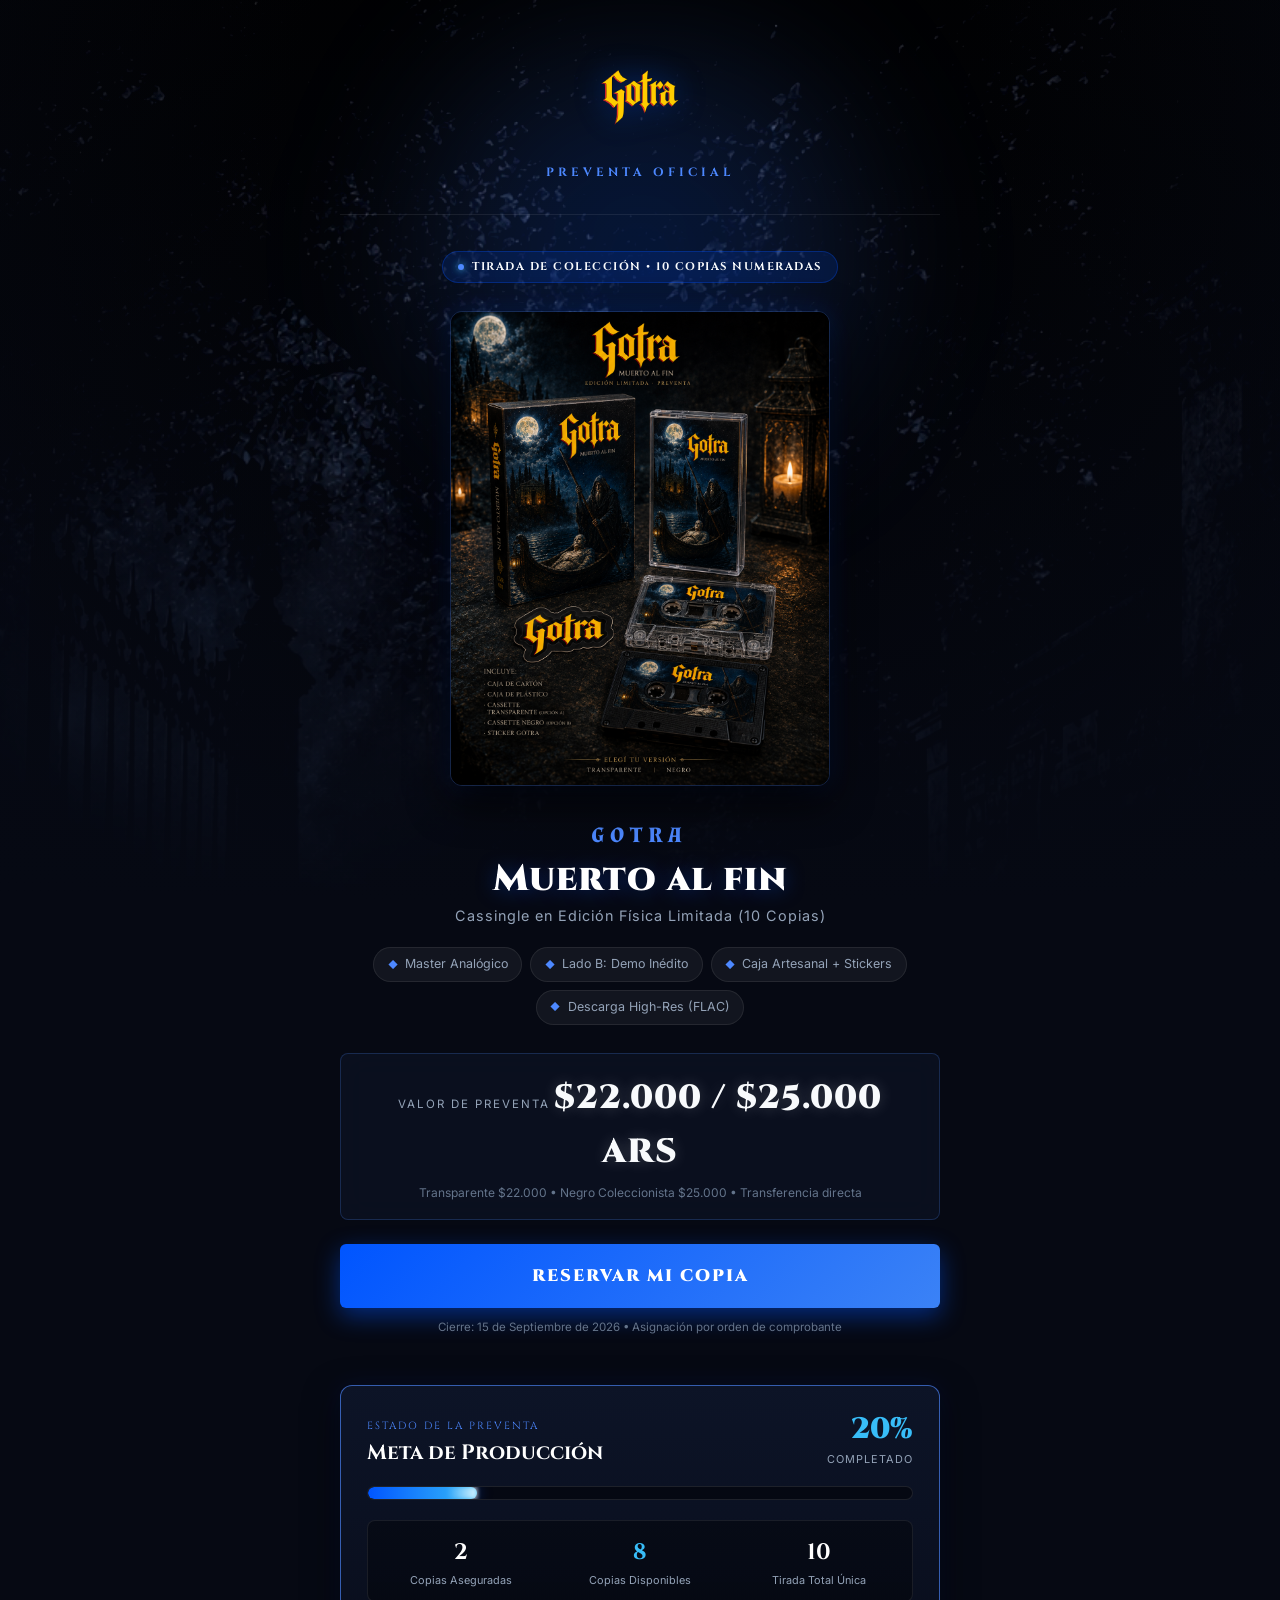
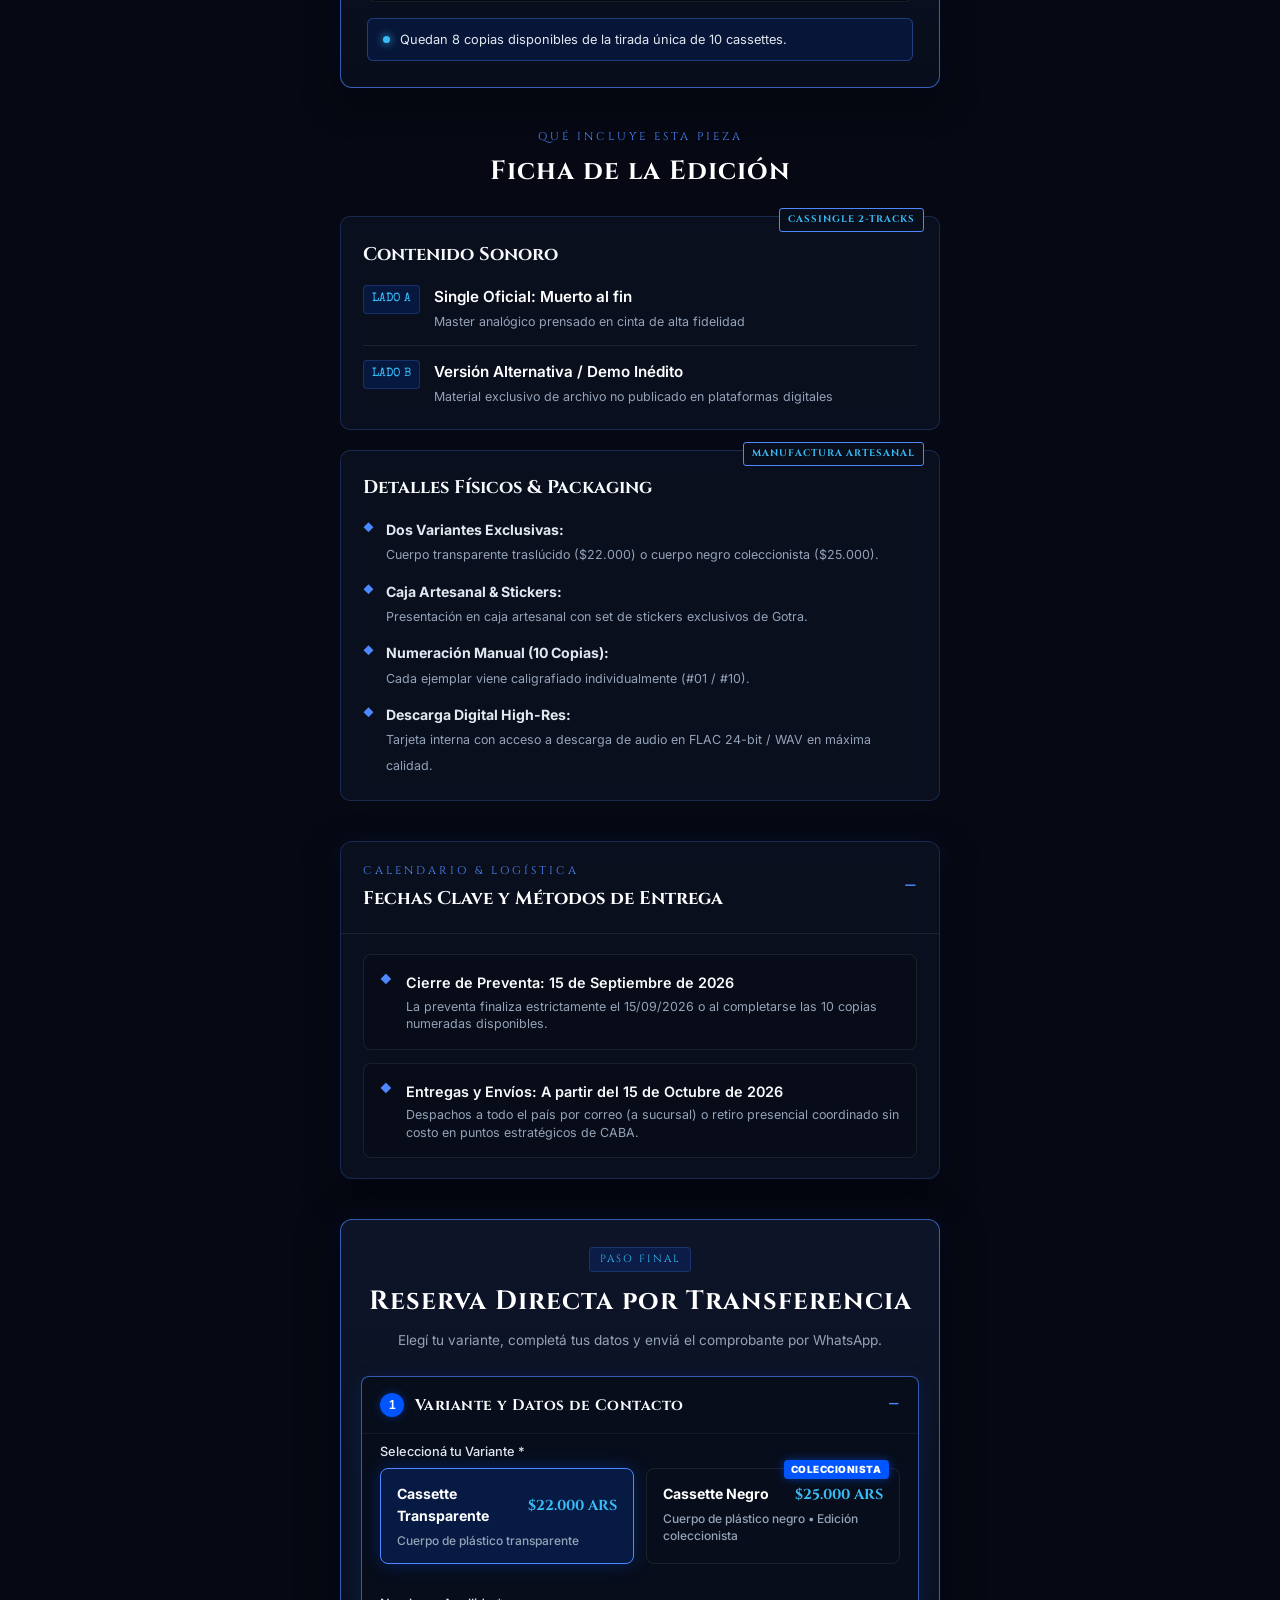
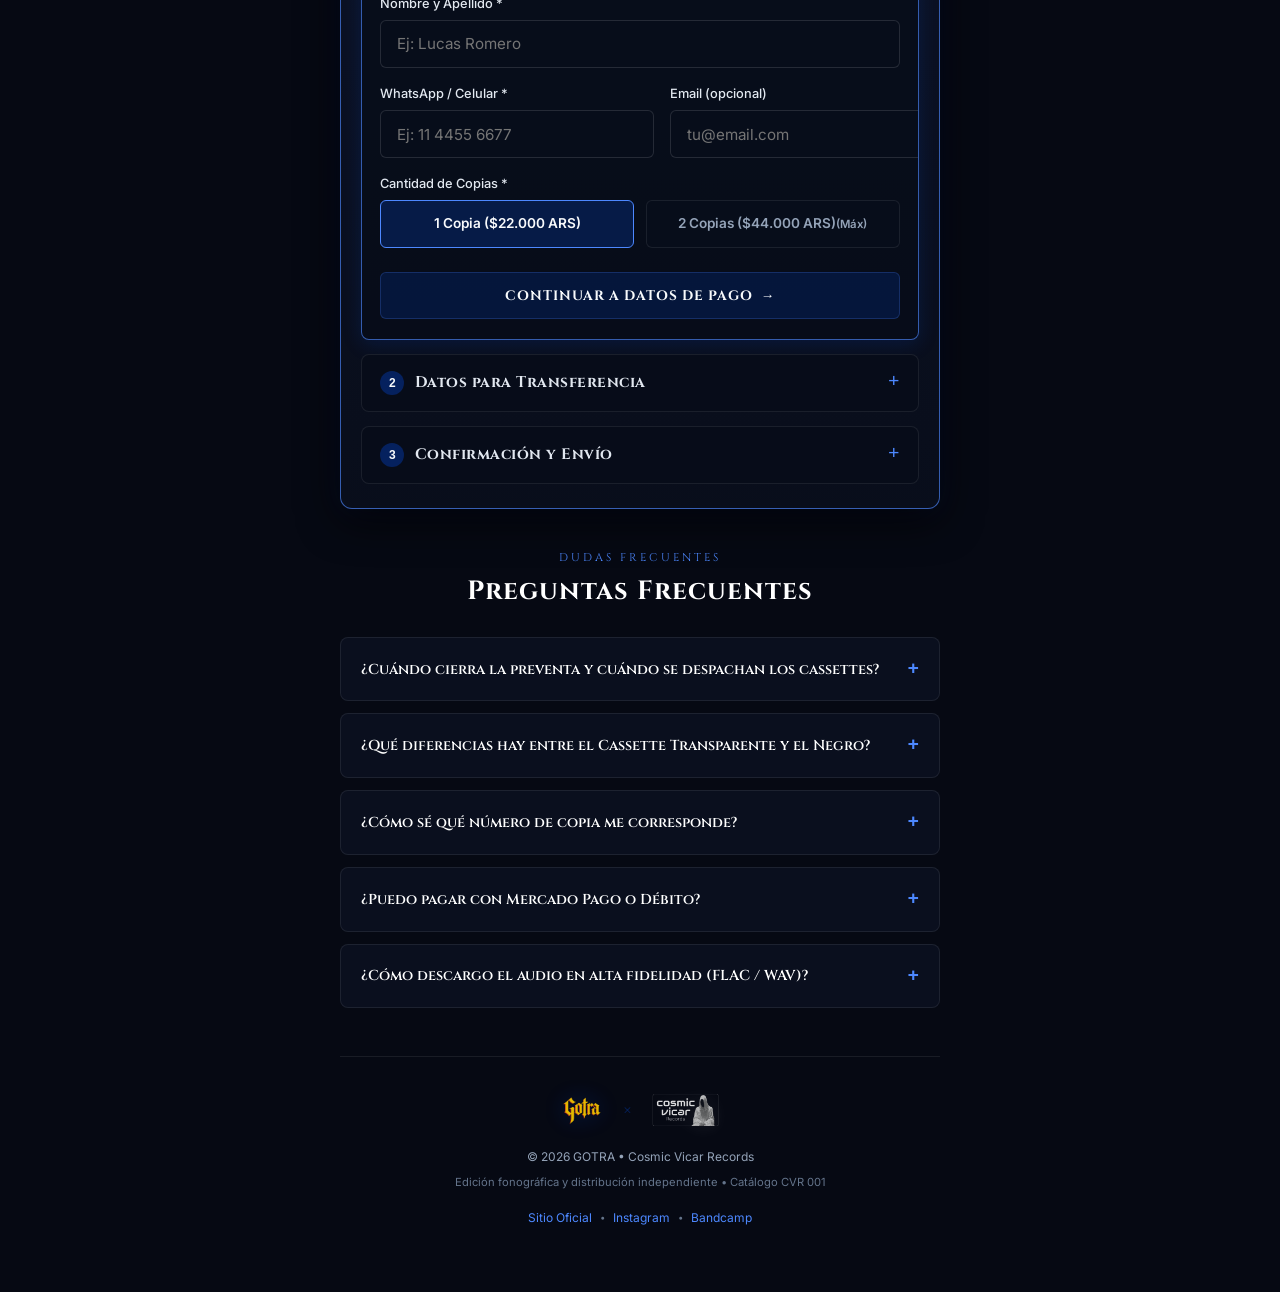
==== commit cedc3a62: "fix(payment): update official transfer alias to gotra.cassingle and CVU" ====
--- a/cassingle_muertoAlFin/index.html
+++ b/cassingle_muertoAlFin/index.html
@@ -364,7 +364,7 @@
                                     <div class="bank-field-item">
                                         <div class="field-info">
                                             <span class="field-label">Alias:</span>
-                                            <span class="field-value" id="bank-alias">GOTRA.DOOM.MP</span>
+                                            <span class="field-value" id="bank-alias">gotra.cassingle</span>
                                         </div>
                                         <button type="button" class="btn-copy" data-target="bank-alias" aria-label="Copiar Alias">
                                             <span class="copy-text">Copiar</span>
@@ -374,7 +374,7 @@
                                     <div class="bank-field-item">
                                         <div class="field-info">
                                             <span class="field-label">CBU / CVU:</span>
-                                            <span class="field-value" id="bank-cbu">0000003100098765432100</span>
+                                            <span class="field-value" id="bank-cbu">0000076500000000969792</span>
                                         </div>
                                         <button type="button" class="btn-copy" data-target="bank-cbu" aria-label="Copiar CBU">
                                             <span class="copy-text">Copiar</span>
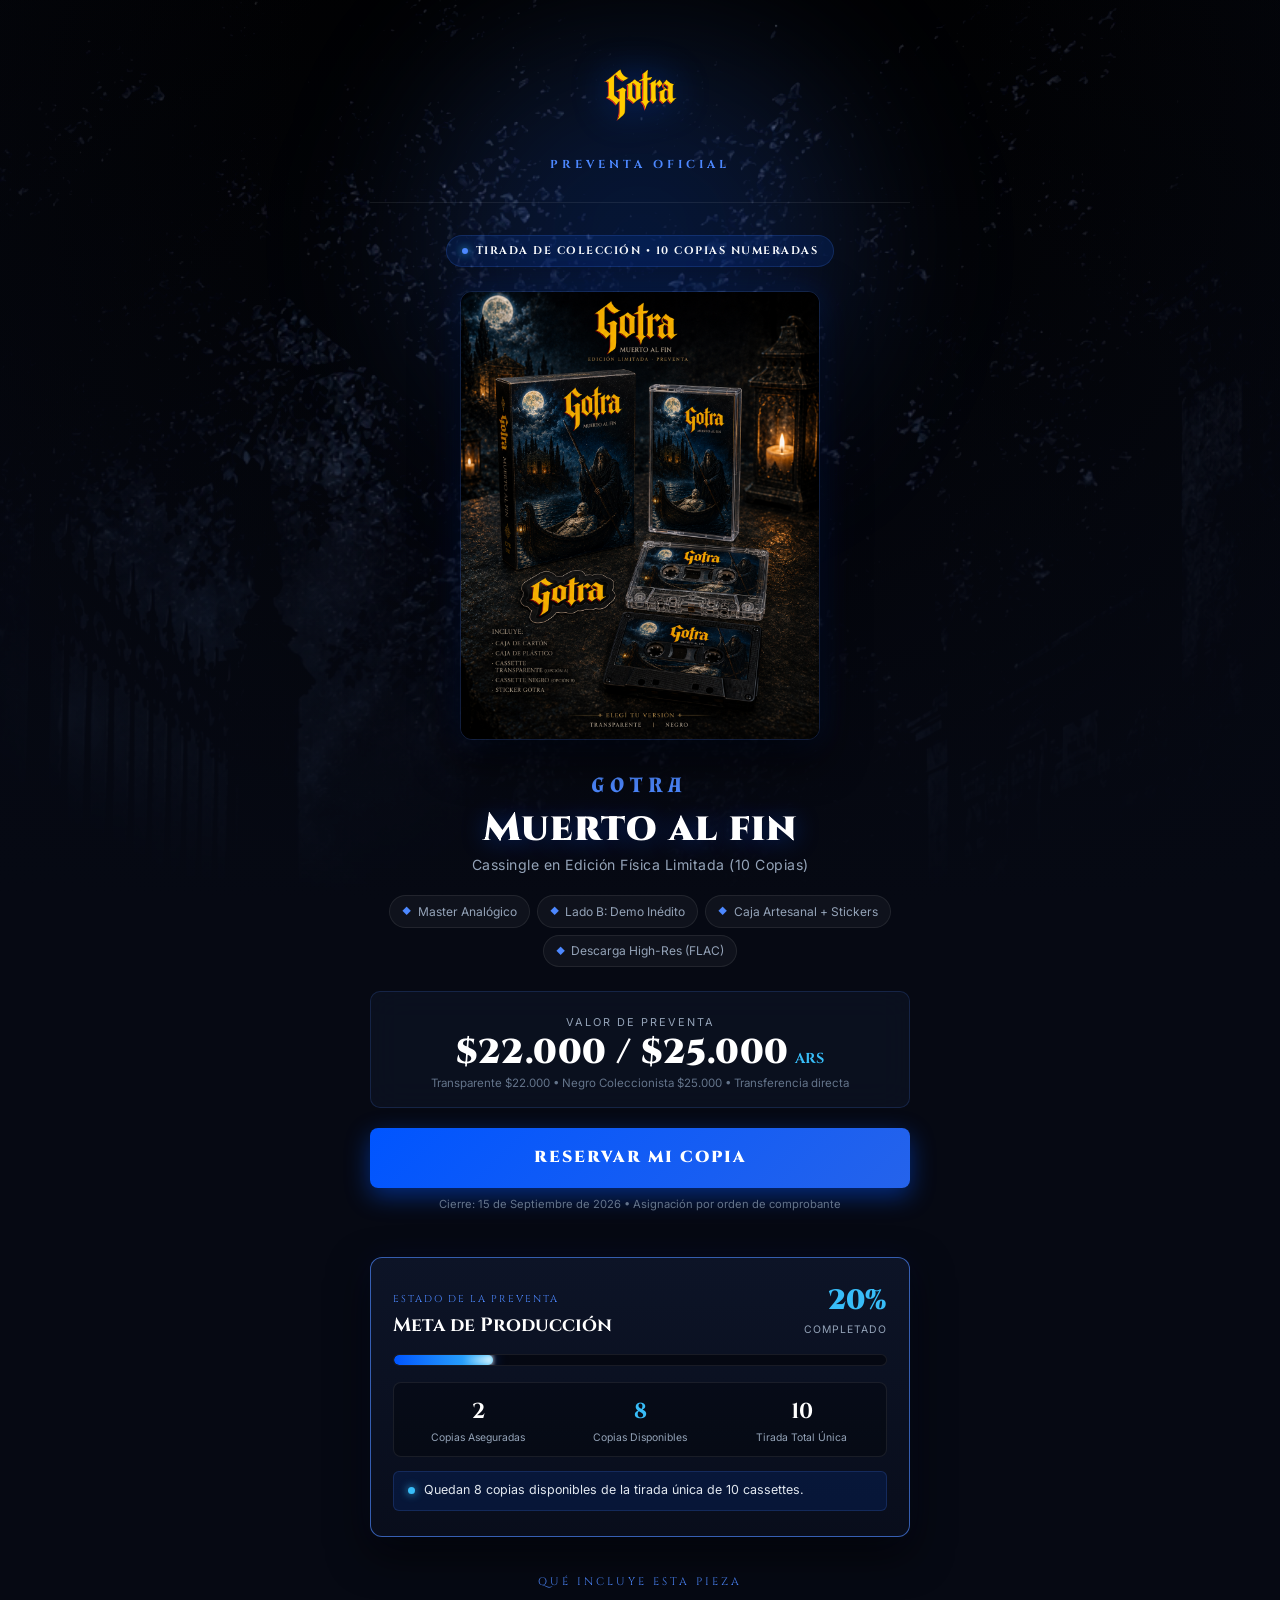
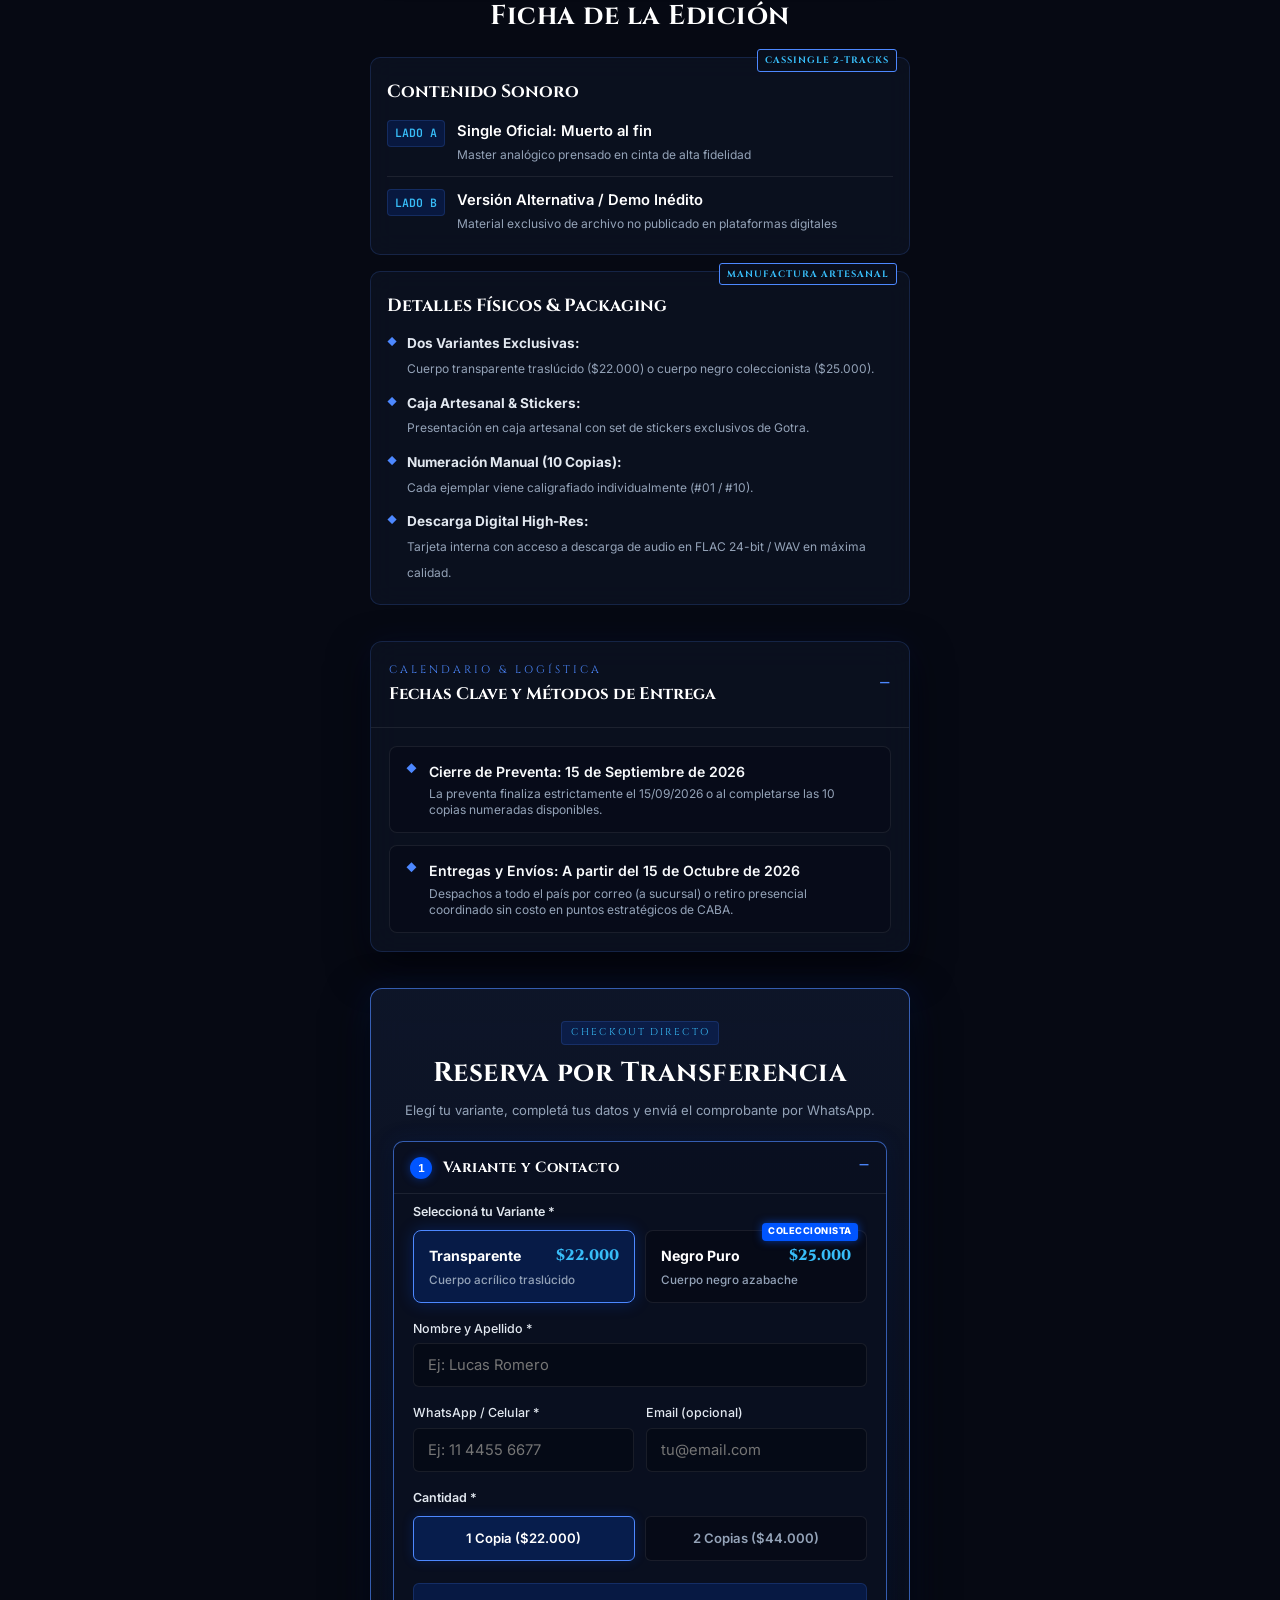
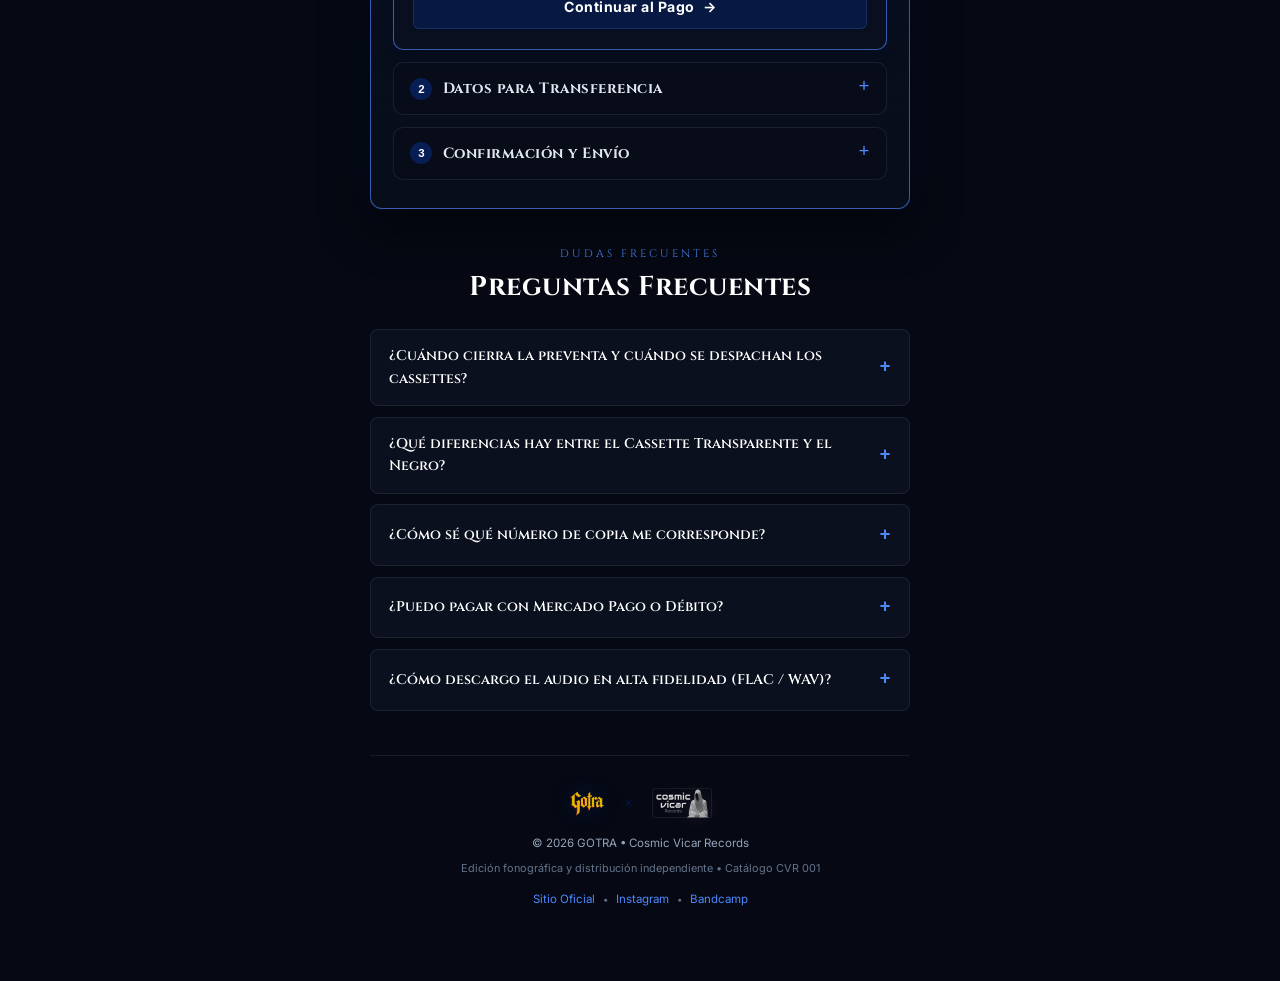
==== commit 22041486: "refactor(ui): elite mobile-first redesign with fintech payment tiles, zero clutter and high conversi" ====
--- a/cassingle_muertoAlFin/index.html
+++ b/cassingle_muertoAlFin/index.html
@@ -30,7 +30,7 @@
     <!-- Tipografías -->
     <link rel="preconnect" href="https://fonts.googleapis.com">
     <link rel="preconnect" href="https://fonts.gstatic.com" crossorigin>
-    <link href="https://fonts.googleapis.com/css2?family=Almendra:ital,wght@0,400;0,700;1,400&family=Cinzel:wght@500;700;900&family=Inter:wght@300;400;500;600;700&family=Special+Elite&display=swap" rel="stylesheet">
+    <link href="https://fonts.googleapis.com/css2?family=Almendra:ital,wght@0,400;0,700;1,400&family=Cinzel:wght@500;700;900&family=Inter:wght@300;400;500;600;700;800&family=JetBrains+Mono:wght@400;500;600&family=Special+Elite&display=swap" rel="stylesheet">
     
     <link rel="stylesheet" href="style.css">
 </head>
@@ -90,7 +90,10 @@
                 <div class="price-box">
                     <div class="price-info">
                         <span class="price-label">Valor de preventa</span>
-                        <span id="display-price" class="price-amount">$22.000 / $25.000 ARS</span>
+                        <div class="price-row">
+                            <span class="price-amount">$22.000 / $25.000</span>
+                            <span class="price-currency">ARS</span>
+                        </div>
                     </div>
                     <span class="price-subtext">Transparente $22.000 • Negro Coleccionista $25.000 • Transferencia directa</span>
                 </div>
@@ -144,7 +147,7 @@
                 <!-- Real-time Alert Callout -->
                 <div class="scarcity-alert" id="scarcity-alert">
                     <span class="alert-indicator"></span>
-                    <span id="scarcity-message" class="alert-text">Quedan pocas unidades disponibles para despacho inmediato.</span>
+                    <span id="scarcity-message" class="alert-text">Quedan 8 copias disponibles de la tirada única de 10 cassettes.</span>
                 </div>
             </div>
         </section>
@@ -250,54 +253,54 @@
             </details>
         </section>
 
-        <!-- Formulario de Reserva & Checkout Directo en Pasos Desplegables -->
+        <!-- Formulario de Reserva & Checkout Directo -->
         <section class="checkout-section" id="reservar">
             <div class="section-card checkout-card">
                 
                 <div class="checkout-header text-center">
-                    <span class="scarcity-pill-sm">PASO FINAL</span>
-                    <h2 class="section-heading">Reserva Directa por Transferencia</h2>
+                    <span class="scarcity-pill-sm">CHECKOUT DIRECTO</span>
+                    <h2 class="section-heading">Reserva por Transferencia</h2>
                     <p class="checkout-desc">Elegí tu variante, completá tus datos y enviá el comprobante por WhatsApp.</p>
                 </div>
 
                 <form id="reservation-form" class="reservation-form" novalidate>
                     
-                    <!-- PASO 1 DESPLEGABLE -->
+                    <!-- PASO 1 -->
                     <div class="accordion-step is-open" id="step-1">
                         <button type="button" class="accordion-step-btn" data-step="1">
                             <span class="step-btn-left">
                                 <span class="step-num">1</span>
-                                <span class="step-label">Variante y Datos de Contacto</span>
+                                <span class="step-label">Variante y Contacto</span>
                             </span>
                             <span class="step-icon"></span>
                         </button>
                         
                         <div class="step-content">
                             
-                            <!-- Selector de Variantes -->
+                            <!-- Selector de Variantes (Cards Táctiles) -->
                             <div class="input-group">
-                                <label>Seleccioná tu Variante *</label>
+                                <label class="group-label">Seleccioná tu Variante *</label>
                                 <div class="variant-selector">
                                     <label class="variant-option">
                                         <input type="radio" name="variant" value="transparente" checked>
                                         <div class="variant-box">
-                                            <div class="variant-title-wrap">
-                                                <span class="variant-name">Cassette Transparente</span>
-                                                <span class="variant-price">$22.000 ARS</span>
+                                            <div class="variant-header">
+                                                <span class="variant-name">Transparente</span>
+                                                <span class="variant-price">$22.000</span>
                                             </div>
-                                            <span class="variant-desc">Cuerpo de plástico transparente</span>
+                                            <span class="variant-desc">Cuerpo acrílico traslúcido</span>
                                         </div>
                                     </label>
                                     
                                     <label class="variant-option">
                                         <input type="radio" name="variant" value="negro">
-                                        <div class="variant-box">
+                                        <div class="variant-box is-collector">
                                             <span class="variant-badge-tag">Coleccionista</span>
-                                            <div class="variant-title-wrap">
-                                                <span class="variant-name">Cassette Negro</span>
-                                                <span class="variant-price">$25.000 ARS</span>
+                                            <div class="variant-header">
+                                                <span class="variant-name">Negro Puro</span>
+                                                <span class="variant-price">$25.000</span>
                                             </div>
-                                            <span class="variant-desc">Cuerpo de plástico negro • Edición coleccionista</span>
+                                            <span class="variant-desc">Cuerpo negro azabache</span>
                                         </div>
                                     </label>
                                 </div>
@@ -322,7 +325,7 @@
                             </div>
 
                             <div class="input-group">
-                                <label>Cantidad de Copias *</label>
+                                <label class="group-label">Cantidad *</label>
                                 <div class="quantity-selector">
                                     <label class="qty-option">
                                         <input type="radio" name="quantity" value="1" checked>
@@ -330,19 +333,19 @@
                                     </label>
                                     <label class="qty-option">
                                         <input type="radio" name="quantity" value="2">
-                                        <span class="qty-box" id="qty-2-label">2 Copias ($44.000) <small>(Máx)</small></span>
+                                        <span class="qty-box" id="qty-2-label">2 Copias ($44.000)</span>
                                     </label>
                                 </div>
                             </div>
 
                             <button type="button" class="btn-step-next" data-next="2">
-                                <span>Continuar a Datos de Pago</span>
+                                <span>Continuar al Pago</span>
                                 <span class="btn-arrow">→</span>
                             </button>
                         </div>
                     </div>
 
-                    <!-- PASO 2 DESPLEGABLE -->
+                    <!-- PASO 2 -->
                     <div class="accordion-step" id="step-2">
                         <button type="button" class="accordion-step-btn" data-step="2">
                             <span class="step-btn-left">
@@ -353,47 +356,65 @@
                         </button>
                         
                         <div class="step-content">
-                            <div class="bank-details-card">
-                                <div class="bank-total-row">
-                                    <span>Monto a Transferir:</span>
-                                    <strong id="total-to-pay" class="bank-total-amount">$22.000 ARS</strong>
-                                </div>
-
-                                <div class="bank-fields">
-                                    
-                                    <div class="bank-field-item">
-                                        <div class="field-info">
-                                            <span class="field-label">Alias:</span>
-                                            <span class="field-value" id="bank-alias">gotra.cassingle</span>
-                                        </div>
-                                        <button type="button" class="btn-copy" data-target="bank-alias" aria-label="Copiar Alias">
+                            
+                            <!-- Resumen Monto Total -->
+                            <div class="payment-total-bar">
+                                <span class="total-bar-label">Total a transferir</span>
+                                <div class="total-bar-price">
+                                    <span id="total-to-pay" class="total-amount-num">$22.000</span>
+                                    <span class="total-amount-cur">ARS</span>
+                                </div>
+                            </div>
+
+                            <div class="bank-tiles-grid">
+                                
+                                <!-- ALIAS TILE -->
+                                <div class="bank-tile">
+                                    <div class="tile-header">
+                                        <span class="tile-label">Alias (Mercado Pago / Bancos)</span>
+                                    </div>
+                                    <div class="tile-body">
+                                        <span class="tile-value" id="bank-alias">gotra.cassingle</span>
+                                        <button type="button" class="btn-copy-tile" data-target="bank-alias" aria-label="Copiar Alias">
+                                            <svg class="copy-icon" width="16" height="16" viewBox="0 0 24 24" fill="none" stroke="currentColor" stroke-width="2">
+                                                <rect x="9" y="9" width="13" height="13" rx="2" ry="2"></rect>
+                                                <path d="M5 15H4a2 2 0 0 1-2-2V4a2 2 0 0 1 2-2h9a2 2 0 0 1 2 2v1"></path>
+                                            </svg>
                                             <span class="copy-text">Copiar</span>
                                         </button>
                                     </div>
-
-                                    <div class="bank-field-item">
-                                        <div class="field-info">
-                                            <span class="field-label">CBU / CVU:</span>
-                                            <span class="field-value" id="bank-cbu">0000076500000000969792</span>
-                                        </div>
-                                        <button type="button" class="btn-copy" data-target="bank-cbu" aria-label="Copiar CBU">
+                                </div>
+
+                                <!-- CVU TILE -->
+                                <div class="bank-tile">
+                                    <div class="tile-header">
+                                        <span class="tile-label">CVU (22 Dígitos)</span>
+                                    </div>
+                                    <div class="tile-body">
+                                        <span class="tile-value cvu-mono" id="bank-cbu">0000076500000000969792</span>
+                                        <button type="button" class="btn-copy-tile" data-target="bank-cbu" aria-label="Copiar CVU">
+                                            <svg class="copy-icon" width="16" height="16" viewBox="0 0 24 24" fill="none" stroke="currentColor" stroke-width="2">
+                                                <rect x="9" y="9" width="13" height="13" rx="2" ry="2"></rect>
+                                                <path d="M5 15H4a2 2 0 0 1-2-2V4a2 2 0 0 1 2-2h9a2 2 0 0 1 2 2v1"></path>
+                                            </svg>
                                             <span class="copy-text">Copiar</span>
                                         </button>
                                     </div>
-
-                                    <div class="bank-field-item static">
-                                        <div class="field-info">
-                                            <span class="field-label">Titular:</span>
-                                            <span class="field-value">Gotra (Cuenta Oficial)</span>
-                                        </div>
+                                </div>
+
+                                <!-- TITULAR TILE -->
+                                <div class="bank-tile static-tile">
+                                    <div class="tile-header">
+                                        <span class="tile-label">Titular de Cuenta</span>
                                     </div>
-
-                                </div>
-
-                                <div class="bank-tip">
-                                    Podés transferir desde Mercado Pago, Lemon, Brubank o cualquier entidad bancaria de Argentina.
-                                </div>
-                            </div>
+                                    <div class="tile-body">
+                                        <span class="tile-value-static">Gotra (Cuenta Oficial)</span>
+                                    </div>
+                                </div>
+
+                            </div>
+
+                            <p class="bank-subtip">Acepta transferencias desde Mercado Pago, Lemon, Brubank o cualquier entidad bancaria.</p>
 
                             <button type="button" class="btn-step-next" data-next="3">
                                 <span>Continuar a Confirmación</span>
@@ -402,7 +423,7 @@
                         </div>
                     </div>
 
-                    <!-- PASO 3 DESPLEGABLE -->
+                    <!-- PASO 3 -->
                     <div class="accordion-step" id="step-3">
                         <button type="button" class="accordion-step-btn" data-step="3">
                             <span class="step-btn-left">
@@ -414,20 +435,24 @@
                         
                         <div class="step-content">
                             <div class="receipt-reminder-box">
+                                <div class="reminder-badge">PASO FINAL</div>
                                 <div class="reminder-text">
                                     <strong>¿Cómo se confirma la reserva?</strong>
-                                    <p>Al hacer clic en el botón inferior se abrirá tu WhatsApp con el detalle de la variante y copias solicitadas. <strong>Adjuntá la captura del comprobante en el chat</strong> para asignarte tu número de copia al instante.</p>
-                                </div>
-                            </div>
-
-                            <!-- Botón Submit -->
+                                    <p>Al tocar el botón se abrirá WhatsApp con el pedido generado. <strong>Adjuntá la captura de tu comprobante de transferencia</strong> para asignarte tu copia numerada al instante.</p>
+                                </div>
+                            </div>
+
+                            <!-- Botón Submit de Alta Conversión -->
                             <button type="submit" class="btn-submit-whatsapp" id="btn-submit">
                                 <span class="btn-wa-icon">
                                     <svg width="22" height="22" viewBox="0 0 24 24" fill="currentColor">
                                         <path d="M12.031 6.172c-3.181 0-5.767 2.586-5.768 5.766-.001 1.298.38 2.27 1.019 3.287l-.711 2.598 2.664-.698c.969.542 1.954.887 2.796.887 3.182 0 5.767-2.587 5.768-5.766.001-3.18-2.584-5.774-5.768-5.774zm3.385 8.163c-.145.407-.843.774-1.185.823-.342.049-.785.074-2.502-.637-2.193-.909-3.578-3.149-3.687-3.295-.109-.146-.887-1.182-.887-2.254 0-1.072.56-1.602.76-1.821.199-.218.435-.273.58-.273.146 0 .29.002.417.009.135.006.315-.052.493.376.182.438.618 1.507.672 1.616.054.109.091.237.018.383-.073.146-.109.237-.218.365-.109.128-.228.286-.326.384-.109.109-.223.228-.096.446.128.218.567.935 1.216 1.513.837.746 1.542.977 1.76.1.087.218.146.346.036.564-.109.219-.491.564-.622.731zM12 2C6.477 2 2 6.477 2 12c0 1.891.528 3.659 1.445 5.176L2 22l4.981-1.307C8.423 21.549 10.153 22 12 22c5.523 0 10-4.477 10-10S17.523 2 12 2z"/>
                                     </svg>
                                 </span>
-                                <span class="btn-wa-text">ENVIAR RESERVA Y COMPROBANTE POR WHATSAPP</span>
+                                <span class="btn-wa-content">
+                                    <span class="btn-wa-main">Confirmar Reserva por WhatsApp</span>
+                                    <span class="btn-wa-sub">Se abrirá el chat con los datos de tu pedido</span>
+                                </span>
                             </button>
                         </div>
                     </div>
@@ -479,7 +504,7 @@
                 <details class="faq-item">
                     <summary class="faq-question">¿Puedo pagar con Mercado Pago o Débito?</summary>
                     <div class="faq-answer">
-                        <p>Sí, absolutamente. Podés transferir directamente desde tu cuenta de Mercado Pago, billeteras virtuales o bancos tradicionales utilizando el Alias o CBU indicado en el paso 2 del formulario.</p>
+                        <p>Sí, absolutamente. Podés transferir directamente desde tu cuenta de Mercado Pago, billeteras virtuales o bancos tradicionales utilizando el Alias o CVU indicado en el paso 2 del formulario.</p>
                     </div>
                 </details>
 
--- a/cassingle_muertoAlFin/style.css
+++ b/cassingle_muertoAlFin/style.css
@@ -1,49 +1,48 @@
 /* ==========================================================================
    GOTRA - "MUERTO AL FIN" CASSINGLE PRE-SALE (EDICIÓN LIMITADA)
    Design System: Doom Metal / Nocturnal Night / Indigo Blue & Lunar Silver
+   Elite Boutique UI & Responsive Mobile-First Architecture
    ========================================================================== */
 
 :root {
     /* Color Palette: Índigo Cósmico, Azul Eléctrico & Plata Lunar */
     --bg-black: #060913;
     --bg-dark: #090e1c;
-    --bg-card: rgba(11, 18, 34, 0.82);
-    --bg-card-hover: rgba(16, 26, 48, 0.92);
-    --bg-input: #070d1a;
+    --bg-card: rgba(12, 18, 34, 0.78);
+    --bg-card-elevated: rgba(16, 25, 48, 0.88);
+    --bg-tile: rgba(6, 10, 22, 0.75);
+    --bg-input: rgba(6, 10, 22, 0.9);
     
     --primary: #0055ff;
     --primary-light: #4d88ff;
     --primary-bright: #38bdf8;
-    --primary-dim: rgba(0, 85, 255, 0.3);
-    --primary-glow: rgba(0, 85, 255, 0.4);
+    --primary-dim: rgba(0, 85, 255, 0.25);
+    --primary-glow: rgba(0, 85, 255, 0.45);
     
+    --silver-pure: #ffffff;
     --silver-light: #f8fafc;
     --silver-main: #e2e8f0;
     --silver-muted: #94a3b8;
     --silver-dim: #64748b;
-    --silver-glow: rgba(226, 232, 240, 0.25);
 
     --whatsapp-green: #25D366;
-    --whatsapp-glow: rgba(37, 211, 102, 0.35);
-
-    --text-pure: #ffffff;
-    --text-main: #e2e8f0;
-    --text-muted: #94a3b8;
-    --text-dim: #64748b;
-    
-    --border-subtle: rgba(77, 136, 255, 0.22);
+    --whatsapp-dark: #128C7E;
+    --whatsapp-glow: rgba(37, 211, 102, 0.4);
+
+    --border-subtle: rgba(255, 255, 255, 0.08);
+    --border-card: rgba(77, 136, 255, 0.18);
     --border-active: rgba(77, 136, 255, 0.65);
-    --border-dark: rgba(255, 255, 255, 0.08);
+    --border-focus: rgba(0, 85, 255, 0.85);
 
     /* Fonts */
     --font-heading: 'Cinzel', serif;
     --font-gothic: 'Almendra', serif;
     --font-body: 'Inter', -apple-system, BlinkMacSystemFont, "Segoe UI", Roboto, sans-serif;
-    --font-typewriter: 'Special Elite', monospace;
+    --font-mono: 'JetBrains Mono', 'Special Elite', monospace;
 
     /* Transitions & Shadows */
-    --transition: all 0.3s cubic-bezier(0.16, 1, 0.3, 1);
-    --shadow-card: 0 12px 35px rgba(0, 0, 0, 0.6), 0 0 25px rgba(0, 85, 255, 0.1);
+    --transition: all 0.25s cubic-bezier(0.16, 1, 0.3, 1);
+    --shadow-card: 0 16px 40px rgba(0, 0, 0, 0.65), 0 0 30px rgba(0, 85, 255, 0.08);
     --shadow-glow: 0 0 25px var(--primary-glow);
 }
 
@@ -62,7 +61,7 @@
 
 body {
     background-color: var(--bg-black);
-    color: var(--text-main);
+    color: var(--silver-main);
     font-family: var(--font-body);
     line-height: 1.6;
     min-height: 100vh;
@@ -71,7 +70,7 @@
     -webkit-font-smoothing: antialiased;
 }
 
-/* Background Atmosphere (Aclarada e iluminada con atmósfera azul lunar) */
+/* Background Atmosphere */
 .bg-gate-layer {
     position: fixed;
     inset: 0;
@@ -93,7 +92,7 @@
 
 .bg-glow {
     position: fixed;
-    top: 3%;
+    top: 2%;
     left: 50%;
     transform: translateX(-50%);
     width: 650px;
@@ -104,36 +103,42 @@
     z-index: 0;
 }
 
-/* Main Container */
+/* Main Container (Ajustado para respirar en mobile) */
 .page-container {
     position: relative;
     z-index: 2;
-    max-width: 640px;
+    max-width: 580px;
     margin: 0 auto;
-    padding: 1.5rem 1.25rem 4rem 1.25rem;
+    padding: 1.25rem 1rem 3.5rem 1rem;
+}
+
+@media (min-width: 480px) {
+    .page-container {
+        padding: 2rem 1.25rem 4.5rem 1.25rem;
+    }
 }
 
 /* Header & Logo */
 .site-header {
-    padding: 1.5rem 0 2rem 0;
+    padding: 1rem 0 1.75rem 0;
     text-align: center;
-    border-bottom: 1px solid var(--border-dark);
-    margin-bottom: 2.25rem;
+    border-bottom: 1px solid var(--border-subtle);
+    margin-bottom: 2rem;
 }
 
 .header-inner {
     display: flex;
     flex-direction: column;
     align-items: center;
-    gap: 0.75rem;
+    gap: 0.65rem;
 }
 
 .header-logo {
-    height: 80px;
+    height: 75px;
     width: auto;
     max-width: 90%;
     object-fit: contain;
-    filter: drop-shadow(0 0 15px rgba(0, 85, 255, 0.35));
+    filter: drop-shadow(0 0 18px rgba(0, 85, 255, 0.4));
     transition: transform 0.3s ease;
 }
 
@@ -143,13 +148,13 @@
 
 @media (min-width: 480px) {
     .header-logo {
-        height: 95px;
+        height: 90px;
     }
 }
 
 .header-tag {
     font-family: var(--font-heading);
-    font-size: 0.75rem;
+    font-size: 0.72rem;
     letter-spacing: 4px;
     font-weight: 700;
     text-transform: uppercase;
@@ -162,18 +167,18 @@
     flex-direction: column;
     align-items: center;
     text-align: center;
-    margin-bottom: 3rem;
+    margin-bottom: 2.75rem;
 }
 
 .scarcity-badge-top {
     display: inline-flex;
     align-items: center;
     gap: 0.5rem;
-    background: rgba(0, 85, 255, 0.15);
-    border: 1px solid var(--primary-dim);
-    padding: 0.4rem 0.95rem;
+    background: rgba(0, 85, 255, 0.14);
+    border: 1px solid var(--border-card);
+    padding: 0.38rem 0.9rem;
     border-radius: 50px;
-    margin-bottom: 1.75rem;
+    margin-bottom: 1.5rem;
     animation: fadeInDown 0.8s ease-out;
 }
 
@@ -188,19 +193,19 @@
 
 .badge-text {
     font-family: var(--font-heading);
-    font-size: 0.7rem;
+    font-size: 0.68rem;
     font-weight: 700;
     letter-spacing: 1.5px;
     color: var(--silver-light);
     text-transform: uppercase;
 }
 
-/* Cassette Showcase & Mockup */
+/* Showcase Mockup */
 .cassette-showcase {
     position: relative;
     width: 100%;
-    max-width: 380px;
-    margin: 0 auto 2rem auto;
+    max-width: 360px;
+    margin: 0 auto 1.75rem auto;
 }
 
 .mockup-halo {
@@ -208,10 +213,10 @@
     top: 50%;
     left: 50%;
     transform: translate(-50%, -50%);
-    width: 85%;
-    height: 85%;
-    background: radial-gradient(circle, rgba(0, 85, 255, 0.25) 0%, transparent 70%);
-    filter: blur(40px);
+    width: 90%;
+    height: 90%;
+    background: radial-gradient(circle, rgba(0, 85, 255, 0.28) 0%, transparent 70%);
+    filter: blur(45px);
     z-index: 0;
     pointer-events: none;
 }
@@ -221,14 +226,14 @@
     z-index: 1;
     border-radius: 12px;
     overflow: hidden;
-    box-shadow: 0 15px 40px rgba(0, 0, 0, 0.85), 0 0 25px rgba(0, 85, 255, 0.2);
-    border: 1px solid var(--border-subtle);
+    box-shadow: 0 15px 45px rgba(0, 0, 0, 0.85), 0 0 30px rgba(0, 85, 255, 0.22);
+    border: 1px solid var(--border-card);
     transition: transform 0.4s ease, box-shadow 0.4s ease;
 }
 
 .mockup-container:hover {
     transform: translateY(-4px);
-    box-shadow: 0 20px 50px rgba(0, 0, 0, 0.95), 0 0 35px var(--primary-glow);
+    box-shadow: 0 20px 55px rgba(0, 0, 0, 0.95), 0 0 40px var(--primary-glow);
 }
 
 .mockup-img {
@@ -247,13 +252,13 @@
 }
 
 .hero-title {
-    margin-bottom: 1.25rem;
+    margin-bottom: 1.15rem;
 }
 
 .band-name {
     display: block;
     font-family: var(--font-gothic);
-    font-size: 1.4rem;
+    font-size: 1.35rem;
     letter-spacing: 6px;
     color: var(--primary-light);
     text-transform: uppercase;
@@ -262,22 +267,28 @@
 .release-title {
     display: block;
     font-family: var(--font-heading);
-    font-size: 2.3rem;
+    font-size: 2.15rem;
     font-weight: 900;
-    color: var(--text-pure);
+    color: var(--silver-pure);
     letter-spacing: 1px;
     line-height: 1.15;
-    text-shadow: 0 2px 20px rgba(0, 85, 255, 0.35);
-    margin: 0.25rem 0;
+    text-shadow: 0 2px 25px rgba(0, 85, 255, 0.4);
+    margin: 0.2rem 0;
+}
+
+@media (min-width: 480px) {
+    .release-title {
+        font-size: 2.45rem;
+    }
 }
 
 .release-subtitle {
     display: block;
     font-family: var(--font-body);
-    font-size: 0.9rem;
+    font-size: 0.88rem;
     font-weight: 400;
     color: var(--silver-muted);
-    letter-spacing: 1px;
+    letter-spacing: 0.5px;
 }
 
 /* Feature Pills */
@@ -285,77 +296,97 @@
     display: flex;
     flex-wrap: wrap;
     justify-content: center;
-    gap: 0.5rem;
-    margin-bottom: 1.75rem;
+    gap: 0.45rem;
+    margin-bottom: 1.5rem;
 }
 
 .pill {
-    background: rgba(255, 255, 255, 0.05);
-    border: 1px solid var(--border-dark);
-    padding: 0.4rem 0.85rem;
+    background: rgba(255, 255, 255, 0.04);
+    border: 1px solid var(--border-subtle);
+    padding: 0.35rem 0.75rem;
     border-radius: 20px;
-    font-size: 0.78rem;
-    color: var(--text-muted);
+    font-size: 0.75rem;
+    color: var(--silver-muted);
     display: inline-flex;
     align-items: center;
-    gap: 0.45rem;
+    gap: 0.4rem;
 }
 
 .pill-dot {
     color: var(--primary-light);
-    font-size: 0.6rem;
+    font-size: 0.55rem;
 }
 
 /* Price Box */
 .price-box {
     background: var(--bg-card);
-    backdrop-filter: blur(14px);
-    -webkit-backdrop-filter: blur(14px);
-    border: 1px solid var(--border-subtle);
-    border-radius: 8px;
-    padding: 1.1rem 1.5rem;
+    backdrop-filter: blur(16px);
+    -webkit-backdrop-filter: blur(16px);
+    border: 1px solid var(--border-card);
+    border-radius: 10px;
+    padding: 1rem 1.25rem;
     width: 100%;
-    margin-bottom: 1.5rem;
-    display: flex;
-    flex-direction: column;
-    align-items: center;
-    gap: 0.25rem;
+    margin-bottom: 1.25rem;
+    display: flex;
+    flex-direction: column;
+    align-items: center;
+    gap: 0.3rem;
 }
 
 .price-label {
-    font-size: 0.72rem;
+    font-size: 0.68rem;
     text-transform: uppercase;
     letter-spacing: 2px;
-    color: var(--text-muted);
+    color: var(--silver-muted);
+}
+
+.price-row {
+    display: flex;
+    align-items: baseline;
+    gap: 0.35rem;
 }
 
 .price-amount {
     font-family: var(--font-heading);
-    font-size: 2.1rem;
+    font-size: 1.85rem;
     font-weight: 900;
-    color: var(--silver-light);
-    letter-spacing: 1px;
-    text-shadow: 0 0 15px rgba(255, 255, 255, 0.2);
+    color: var(--silver-pure);
+    letter-spacing: 0.5px;
+    line-height: 1.1;
+}
+
+@media (min-width: 480px) {
+    .price-amount {
+        font-size: 2.15rem;
+    }
+}
+
+.price-currency {
+    font-family: var(--font-heading);
+    font-size: 0.9rem;
+    font-weight: 700;
+    color: var(--primary-bright);
 }
 
 .price-subtext {
-    font-size: 0.75rem;
-    color: var(--text-dim);
-}
-
-/* Primary CTA Button */
+    font-size: 0.72rem;
+    color: var(--silver-dim);
+    line-height: 1.3;
+}
+
+/* Primary CTA Button (Hero) */
 .btn-primary-cta {
     display: inline-flex;
     align-items: center;
     justify-content: center;
     width: 100%;
-    background: linear-gradient(135deg, #0055ff 0%, #3b82f6 100%);
+    background: linear-gradient(135deg, #0055ff 0%, #2563eb 100%);
     color: #ffffff;
     font-family: var(--font-heading);
-    font-size: 1.05rem;
+    font-size: 1rem;
     font-weight: 900;
-    padding: 1.15rem 1.5rem;
-    border-radius: 6px;
+    padding: 1.05rem 1.25rem;
+    border-radius: 8px;
     text-decoration: none;
     text-transform: uppercase;
     letter-spacing: 2px;
@@ -366,7 +397,7 @@
 }
 
 .btn-primary-cta:hover {
-    background: linear-gradient(135deg, #1d4ed8 0%, #60a5fa 100%);
+    background: linear-gradient(135deg, #1d4ed8 0%, #3b82f6 100%);
     box-shadow: 0 12px 30px rgba(0, 85, 255, 0.65);
     transform: translateY(-2px);
 }
@@ -376,25 +407,31 @@
 }
 
 .cta-microcopy {
-    font-size: 0.72rem;
-    color: var(--text-dim);
-    margin-top: 0.65rem;
-}
-
-/* Sections & Cards */
+    font-size: 0.7rem;
+    color: var(--silver-dim);
+    margin-top: 0.5rem;
+}
+
+/* Generic Section Card (Limpio y fluido) */
 .section-card {
     background: var(--bg-card);
-    backdrop-filter: blur(14px);
-    -webkit-backdrop-filter: blur(14px);
-    border: 1px solid var(--border-subtle);
+    backdrop-filter: blur(16px);
+    -webkit-backdrop-filter: blur(16px);
+    border: 1px solid var(--border-card);
     border-radius: 12px;
-    padding: 1.6rem;
-    margin-bottom: 2.5rem;
+    padding: 1.25rem 1rem;
+    margin-bottom: 2.25rem;
     box-shadow: var(--shadow-card);
 }
 
+@media (min-width: 480px) {
+    .section-card {
+        padding: 1.6rem 1.4rem;
+    }
+}
+
 .section-title-wrap {
-    margin-bottom: 1.5rem;
+    margin-bottom: 1.25rem;
 }
 
 .text-center {
@@ -404,19 +441,25 @@
 .section-tag {
     display: block;
     font-family: var(--font-heading);
-    font-size: 0.7rem;
+    font-size: 0.68rem;
     letter-spacing: 3px;
     color: var(--primary-light);
     text-transform: uppercase;
-    margin-bottom: 0.25rem;
+    margin-bottom: 0.2rem;
 }
 
 .section-heading {
     font-family: var(--font-heading);
-    font-size: 1.65rem;
+    font-size: 1.5rem;
     font-weight: 700;
-    color: var(--text-pure);
-    letter-spacing: 1px;
+    color: var(--silver-pure);
+    letter-spacing: 0.5px;
+}
+
+@media (min-width: 480px) {
+    .section-heading {
+        font-size: 1.7rem;
+    }
 }
 
 /* Goal & Progress Bar Section */
@@ -429,21 +472,21 @@
     display: flex;
     justify-content: space-between;
     align-items: flex-end;
-    margin-bottom: 1rem;
+    margin-bottom: 0.85rem;
 }
 
 .goal-eyebrow {
     font-family: var(--font-heading);
-    font-size: 0.65rem;
+    font-size: 0.62rem;
     letter-spacing: 2px;
     color: var(--primary-light);
 }
 
 .goal-heading {
     font-family: var(--font-heading);
-    font-size: 1.3rem;
+    font-size: 1.2rem;
     font-weight: 700;
-    color: var(--text-pure);
+    color: var(--silver-pure);
 }
 
 .goal-percentage {
@@ -453,15 +496,15 @@
 #goal-percent-text {
     display: block;
     font-family: var(--font-heading);
-    font-size: 1.85rem;
+    font-size: 1.75rem;
     font-weight: 900;
     color: var(--primary-bright);
     line-height: 1;
 }
 
 .percent-label {
-    font-size: 0.68rem;
-    color: var(--text-muted);
+    font-size: 0.65rem;
+    color: var(--silver-muted);
     text-transform: uppercase;
     letter-spacing: 1px;
 }
@@ -469,13 +512,13 @@
 /* Progress Track & Fill */
 .progress-bar-track {
     width: 100%;
-    height: 14px;
+    height: 12px;
     background: #050812;
     border-radius: 20px;
     overflow: hidden;
-    border: 1px solid rgba(255, 255, 255, 0.1);
+    border: 1px solid var(--border-subtle);
     position: relative;
-    margin-bottom: 1.25rem;
+    margin-bottom: 1rem;
 }
 
 .progress-bar-fill {
@@ -502,13 +545,13 @@
 .goal-stats-grid {
     display: grid;
     grid-template-columns: repeat(3, 1fr);
-    gap: 0.5rem;
+    gap: 0.4rem;
     text-align: center;
-    background: rgba(0, 0, 0, 0.35);
-    padding: 0.85rem 0.5rem;
+    background: rgba(0, 0, 0, 0.3);
+    padding: 0.75rem 0.4rem;
     border-radius: 8px;
-    border: 1px solid var(--border-dark);
-    margin-bottom: 1rem;
+    border: 1px solid var(--border-subtle);
+    margin-bottom: 0.85rem;
 }
 
 .stat-item {
@@ -518,9 +561,9 @@
 
 .stat-num {
     font-family: var(--font-heading);
-    font-size: 1.4rem;
+    font-size: 1.35rem;
     font-weight: 700;
-    color: var(--text-pure);
+    color: var(--silver-pure);
 }
 
 .stat-item.highlight .stat-num {
@@ -528,20 +571,20 @@
 }
 
 .stat-desc {
-    font-size: 0.68rem;
-    color: var(--text-muted);
+    font-size: 0.65rem;
+    color: var(--silver-muted);
     line-height: 1.2;
-    margin-top: 0.2rem;
+    margin-top: 0.15rem;
 }
 
 /* Scarcity Alert */
 .scarcity-alert {
     display: flex;
     align-items: center;
-    gap: 0.65rem;
+    gap: 0.55rem;
     background: rgba(0, 85, 255, 0.12);
-    border: 1px solid rgba(77, 136, 255, 0.35);
-    padding: 0.75rem 0.95rem;
+    border: 1px solid var(--border-card);
+    padding: 0.65rem 0.85rem;
     border-radius: 6px;
 }
 
@@ -555,53 +598,53 @@
 }
 
 .alert-text {
-    font-size: 0.8rem;
+    font-size: 0.78rem;
     color: var(--silver-main);
-    line-height: 1.4;
+    line-height: 1.35;
 }
 
 /* Specs & Details Section */
 .edition-section {
-    margin-bottom: 2.5rem;
+    margin-bottom: 2.25rem;
 }
 
 .specs-grid {
     display: flex;
     flex-direction: column;
-    gap: 1.25rem;
+    gap: 1rem;
 }
 
 .spec-card {
     background: var(--bg-card);
     backdrop-filter: blur(12px);
     -webkit-backdrop-filter: blur(12px);
-    border: 1px solid var(--border-subtle);
+    border: 1px solid var(--border-card);
     border-radius: 10px;
-    padding: 1.4rem;
+    padding: 1.25rem 1rem;
     position: relative;
 }
 
 .card-badge {
     position: absolute;
     top: -9px;
-    right: 15px;
+    right: 12px;
     background: var(--bg-dark);
     border: 1px solid var(--primary-light);
     color: var(--primary-bright);
     font-family: var(--font-heading);
-    font-size: 0.6rem;
+    font-size: 0.58rem;
     font-weight: 700;
     letter-spacing: 1px;
-    padding: 0.2rem 0.5rem;
+    padding: 0.18rem 0.45rem;
     border-radius: 3px;
 }
 
 .card-title {
     font-family: var(--font-heading);
-    font-size: 1.15rem;
+    font-size: 1.1rem;
     font-weight: 700;
-    color: var(--silver-light);
-    margin-bottom: 1rem;
+    color: var(--silver-pure);
+    margin-bottom: 0.85rem;
 }
 
 /* Tracklist */
@@ -609,15 +652,15 @@
     list-style: none;
     display: flex;
     flex-direction: column;
-    gap: 0.85rem;
+    gap: 0.75rem;
 }
 
 .track-item {
     display: flex;
-    gap: 0.85rem;
+    gap: 0.75rem;
     align-items: flex-start;
-    padding-bottom: 0.85rem;
-    border-bottom: 1px solid var(--border-dark);
+    padding-bottom: 0.75rem;
+    border-bottom: 1px solid var(--border-subtle);
 }
 
 .track-item:last-child {
@@ -626,12 +669,13 @@
 }
 
 .track-side {
-    font-family: var(--font-typewriter);
-    font-size: 0.75rem;
+    font-family: var(--font-mono);
+    font-size: 0.72rem;
+    font-weight: 600;
     color: var(--primary-bright);
     background: rgba(0, 85, 255, 0.15);
-    border: 1px solid var(--border-subtle);
-    padding: 0.25rem 0.5rem;
+    border: 1px solid var(--border-card);
+    padding: 0.2rem 0.45rem;
     border-radius: 4px;
     white-space: nowrap;
 }
@@ -643,14 +687,14 @@
 
 .track-name {
     font-weight: 600;
-    font-size: 0.95rem;
-    color: var(--text-pure);
+    font-size: 0.92rem;
+    color: var(--silver-pure);
 }
 
 .track-meta {
-    font-size: 0.78rem;
-    color: var(--text-muted);
-    margin-top: 0.15rem;
+    font-size: 0.75rem;
+    color: var(--silver-muted);
+    margin-top: 0.1rem;
 }
 
 /* Physical Specs List */
@@ -658,30 +702,30 @@
     list-style: none;
     display: flex;
     flex-direction: column;
-    gap: 0.85rem;
+    gap: 0.75rem;
 }
 
 .specs-list li {
     display: flex;
-    gap: 0.75rem;
+    gap: 0.65rem;
     align-items: flex-start;
 }
 
 .spec-bullet {
     color: var(--primary-light);
-    font-size: 0.65rem;
+    font-size: 0.6rem;
     line-height: 1.8;
 }
 
 .spec-text strong {
     display: block;
-    font-size: 0.88rem;
-    color: var(--text-main);
+    font-size: 0.85rem;
+    color: var(--silver-main);
 }
 
 .spec-text span {
-    font-size: 0.78rem;
-    color: var(--text-muted);
+    font-size: 0.75rem;
+    color: var(--silver-muted);
 }
 
 /* Delivery Details (Desplegable) */
@@ -691,7 +735,7 @@
 }
 
 .delivery-summary {
-    padding: 1.25rem 1.4rem;
+    padding: 1.15rem 1.15rem;
     cursor: pointer;
     list-style: none;
     display: flex;
@@ -706,19 +750,19 @@
 }
 
 .delivery-summary:hover {
-    background: rgba(0, 85, 255, 0.06);
+    background: rgba(0, 85, 255, 0.05);
 }
 
 .delivery-summary-title {
     font-family: var(--font-heading);
-    font-size: 1.15rem;
+    font-size: 1.05rem;
     font-weight: 700;
-    color: var(--text-pure);
+    color: var(--silver-pure);
 }
 
 .toggle-icon {
     font-family: monospace;
-    font-size: 1.3rem;
+    font-size: 1.2rem;
     color: var(--primary-light);
     line-height: 1;
 }
@@ -732,97 +776,106 @@
 }
 
 .delivery-details[open] .delivery-summary {
-    border-bottom: 1px solid var(--border-dark);
+    border-bottom: 1px solid var(--border-subtle);
 }
 
 .delivery-options-grid {
     display: flex;
     flex-direction: column;
-    gap: 0.85rem;
-    padding: 1.25rem 1.4rem;
+    gap: 0.75rem;
+    padding: 1.15rem 1.15rem;
 }
 
 .delivery-box {
     display: flex;
-    gap: 0.85rem;
-    background: rgba(7, 12, 24, 0.75);
-    border: 1px solid var(--border-dark);
-    padding: 1rem;
+    gap: 0.75rem;
+    background: rgba(7, 12, 24, 0.65);
+    border: 1px solid var(--border-subtle);
+    padding: 0.85rem 1rem;
     border-radius: 8px;
 }
 
 .del-bullet {
     color: var(--primary-light);
-    font-size: 0.7rem;
+    font-size: 0.65rem;
     line-height: 1.6;
 }
 
 .del-info h4 {
-    font-size: 0.9rem;
+    font-size: 0.88rem;
     font-weight: 600;
     color: var(--silver-light);
     margin-bottom: 0.2rem;
 }
 
 .del-info p {
-    font-size: 0.78rem;
-    color: var(--text-muted);
-    line-height: 1.4;
-}
-
-/* Checkout & Accordion Steps Form */
+    font-size: 0.75rem;
+    color: var(--silver-muted);
+    line-height: 1.35;
+}
+
+/* ==========================================================================
+   CHECKOUT & ACCORDION (REDISEÑADO PREMIUM / ZERO CLUTTER)
+   ========================================================================== */
 .checkout-card {
     border-color: var(--border-active);
-    background: linear-gradient(180deg, rgba(14, 22, 42, 0.92) 0%, rgba(9, 14, 28, 0.96) 100%);
-    box-shadow: 0 10px 40px rgba(0, 0, 0, 0.8), 0 0 25px rgba(0, 85, 255, 0.12);
-    padding: 1.5rem 1.25rem;
+    background: linear-gradient(180deg, rgba(14, 22, 42, 0.95) 0%, rgba(8, 13, 26, 0.98) 100%);
+    box-shadow: 0 16px 45px rgba(0, 0, 0, 0.8), 0 0 35px rgba(0, 85, 255, 0.15);
+    padding: 1.25rem 0.85rem;
+}
+
+@media (min-width: 480px) {
+    .checkout-card {
+        padding: 1.75rem 1.4rem;
+    }
 }
 
 .scarcity-pill-sm {
     display: inline-block;
     font-family: var(--font-heading);
-    font-size: 0.65rem;
+    font-size: 0.62rem;
     letter-spacing: 2px;
     color: var(--primary-bright);
     background: rgba(0, 85, 255, 0.15);
-    border: 1px solid var(--border-subtle);
-    padding: 0.2rem 0.6rem;
+    border: 1px solid var(--border-card);
+    padding: 0.18rem 0.55rem;
     border-radius: 4px;
-    margin-bottom: 0.5rem;
+    margin-bottom: 0.4rem;
 }
 
 .checkout-desc {
-    font-size: 0.85rem;
-    color: var(--text-muted);
-    margin-top: 0.5rem;
+    font-size: 0.82rem;
+    color: var(--silver-muted);
+    margin-top: 0.35rem;
 }
 
 .reservation-form {
-    margin-top: 1.5rem;
-    display: flex;
-    flex-direction: column;
-    gap: 0.85rem;
+    margin-top: 1.25rem;
+    display: flex;
+    flex-direction: column;
+    gap: 0.75rem;
 }
 
 /* Accordion Step Item */
 .accordion-step {
-    background: rgba(8, 13, 26, 0.94);
-    border: 1px solid var(--border-dark);
-    border-radius: 8px;
+    background: rgba(8, 13, 26, 0.75);
+    border: 1px solid var(--border-subtle);
+    border-radius: 10px;
     overflow: hidden;
     transition: var(--transition);
 }
 
 .accordion-step.is-open {
+    background: rgba(10, 16, 32, 0.92);
     border-color: var(--border-active);
-    box-shadow: 0 4px 20px rgba(0, 85, 255, 0.15);
+    box-shadow: 0 6px 25px rgba(0, 0, 0, 0.4), 0 0 20px rgba(0, 85, 255, 0.12);
 }
 
 .accordion-step-btn {
     width: 100%;
     background: transparent;
     border: none;
-    padding: 1rem 1.15rem;
+    padding: 0.9rem 1rem;
     display: flex;
     justify-content: space-between;
     align-items: center;
@@ -832,7 +885,7 @@
 }
 
 .accordion-step-btn:hover {
-    background: rgba(0, 85, 255, 0.05);
+    background: rgba(0, 85, 255, 0.06);
 }
 
 .step-btn-left {
@@ -843,15 +896,15 @@
 
 .step-num {
     background: var(--primary-dim);
-    color: var(--silver-light);
-    width: 24px;
-    height: 24px;
+    color: var(--silver-pure);
+    width: 22px;
+    height: 22px;
     border-radius: 50%;
     display: inline-flex;
     align-items: center;
     justify-content: center;
-    font-size: 0.75rem;
-    font-weight: 900;
+    font-size: 0.72rem;
+    font-weight: 800;
     transition: var(--transition);
 }
 
@@ -863,19 +916,19 @@
 
 .step-label {
     font-family: var(--font-heading);
-    font-size: 0.95rem;
+    font-size: 0.92rem;
     font-weight: 700;
-    color: var(--text-main);
+    color: var(--silver-main);
     letter-spacing: 0.5px;
 }
 
 .accordion-step.is-open .step-label {
-    color: var(--silver-light);
+    color: var(--silver-pure);
 }
 
 .step-icon {
     font-family: monospace;
-    font-size: 1.2rem;
+    font-size: 1.15rem;
     color: var(--primary-light);
     line-height: 1;
 }
@@ -888,59 +941,135 @@
     content: '−';
 }
 
-/* Step Content */
+/* Step Content (Sin anidamiento excesivo) */
 .step-content {
     display: none;
     flex-direction: column;
-    gap: 1rem;
-    padding: 0.5rem 1.15rem 1.25rem 1.15rem;
-    border-top: 1px solid rgba(255, 255, 255, 0.06);
+    gap: 0.85rem;
+    padding: 0.4rem 0.85rem 1.1rem 0.85rem;
+    border-top: 1px solid var(--border-subtle);
     animation: fadeIn 0.3s ease;
 }
 
+@media (min-width: 480px) {
+    .step-content {
+        padding: 0.5rem 1.15rem 1.25rem 1.15rem;
+        gap: 1rem;
+    }
+}
+
 .accordion-step.is-open .step-content {
     display: flex;
 }
 
-/* Button Step Next */
-.btn-step-next {
-    width: 100%;
-    background: rgba(0, 85, 255, 0.15);
+/* Selector de Variantes (Cards Táctiles de Alta Gama) */
+.group-label {
+    font-size: 0.78rem;
+    font-weight: 600;
+    color: var(--silver-main);
+    margin-bottom: 0.2rem;
+    display: block;
+}
+
+.variant-selector {
+    display: grid;
+    grid-template-columns: 1fr;
+    gap: 0.65rem;
+}
+
+@media (min-width: 460px) {
+    .variant-selector {
+        grid-template-columns: 1fr 1fr;
+    }
+}
+
+.variant-option {
+    cursor: pointer;
+    position: relative;
+}
+
+.variant-option input {
+    display: none;
+}
+
+.variant-box {
+    display: flex;
+    flex-direction: column;
+    gap: 0.25rem;
+    background: var(--bg-tile);
     border: 1px solid var(--border-subtle);
-    color: var(--silver-light);
-    font-family: var(--font-heading);
-    font-size: 0.85rem;
+    border-radius: 8px;
+    padding: 0.85rem 0.95rem;
+    cursor: pointer;
+    transition: var(--transition);
+    position: relative;
+    height: 100%;
+}
+
+.variant-box:hover {
+    border-color: var(--border-card);
+    background: rgba(14, 22, 42, 0.85);
+}
+
+.variant-option input:checked + .variant-box {
+    background: rgba(0, 85, 255, 0.18);
+    border-color: var(--primary-light);
+    box-shadow: 0 0 16px rgba(0, 85, 255, 0.25);
+}
+
+.variant-header {
+    display: flex;
+    justify-content: space-between;
+    align-items: center;
+    gap: 0.5rem;
+}
+
+.variant-name {
     font-weight: 700;
-    padding: 0.85rem 1rem;
-    border-radius: 6px;
-    cursor: pointer;
-    display: flex;
-    align-items: center;
-    justify-content: center;
-    gap: 0.5rem;
-    letter-spacing: 1px;
-    text-transform: uppercase;
-    transition: var(--transition);
-    margin-top: 0.5rem;
-}
-
-.btn-step-next:hover {
+    font-size: 0.88rem;
+    color: var(--silver-pure);
+}
+
+.variant-price {
+    font-family: var(--font-heading);
+    font-weight: 800;
+    color: var(--primary-bright);
+    font-size: 0.95rem;
+    white-space: nowrap;
+}
+
+.variant-desc {
+    font-size: 0.73rem;
+    color: var(--silver-muted);
+    line-height: 1.3;
+}
+
+.variant-badge-tag {
+    position: absolute;
+    top: -8px;
+    right: 8px;
     background: var(--primary);
     color: #ffffff;
-    box-shadow: 0 0 15px rgba(0, 85, 255, 0.45);
+    font-size: 0.58rem;
+    font-weight: 800;
+    text-transform: uppercase;
+    padding: 0.1rem 0.4rem;
+    border-radius: 4px;
+    letter-spacing: 0.5px;
+    box-shadow: 0 0 8px rgba(0, 85, 255, 0.6);
 }
 
 /* Inputs & Form Groups */
 .input-group {
     display: flex;
     flex-direction: column;
-    gap: 0.35rem;
+    gap: 0.3rem;
 }
 
 .input-row {
     display: grid;
     grid-template-columns: 1fr;
-    gap: 1rem;
+    gap: 0.75rem;
 }
 
 @media (min-width: 480px) {
@@ -950,23 +1079,24 @@
 }
 
 label {
-    font-size: 0.8rem;
+    font-size: 0.78rem;
     font-weight: 500;
-    color: var(--text-main);
+    color: var(--silver-main);
 }
 
 input[type="text"],
 input[type="tel"],
 input[type="email"] {
     background: var(--bg-input);
-    border: 1px solid rgba(255, 255, 255, 0.12);
+    border: 1px solid var(--border-subtle);
     border-radius: 6px;
-    padding: 0.85rem 1rem;
-    color: var(--text-pure);
+    padding: 0.75rem 0.9rem;
+    color: var(--silver-pure);
     font-family: var(--font-body);
-    font-size: 0.95rem;
+    font-size: 0.92rem;
     transition: var(--transition);
     outline: none;
+    width: 100%;
 }
 
 input[type="text"]:focus,
@@ -974,13 +1104,14 @@
 input[type="email"]:focus {
     border-color: var(--primary-light);
     box-shadow: 0 0 12px rgba(0, 85, 255, 0.35);
-    background: #0a1124;
+    background: #091024;
 }
 
 .input-error-msg {
     display: none;
-    font-size: 0.72rem;
+    font-size: 0.7rem;
     color: #f87171;
+    margin-top: 0.15rem;
 }
 
 .input-group.has-error input {
@@ -989,103 +1120,13 @@
 
 .input-group.has-error .input-error-msg {
     display: block;
-}
-
-/* Variant Radio Selector */
-.variant-selector {
-    display: grid;
-    grid-template-columns: 1fr;
-    gap: 0.75rem;
-    margin-bottom: 0.85rem;
-}
-
-@media (min-width: 480px) {
-    .variant-selector {
-        grid-template-columns: 1fr 1fr;
-    }
-}
-
-.variant-option {
-    cursor: pointer;
-    position: relative;
-}
-
-.variant-option input {
-    display: none;
-}
-
-.variant-box {
-    display: flex;
-    flex-direction: column;
-    gap: 0.35rem;
-    background: var(--bg-input);
-    border: 1px solid var(--border-dark);
-    border-radius: 8px;
-    padding: 0.85rem 1rem;
-    cursor: pointer;
-    transition: var(--transition);
-    position: relative;
-    height: 100%;
-}
-
-.variant-box:hover {
-    border-color: var(--border-subtle);
-    background: rgba(14, 22, 42, 0.95);
-}
-
-.variant-option input:checked + .variant-box {
-    background: rgba(0, 85, 255, 0.18);
-    border-color: var(--primary-light);
-    box-shadow: 0 0 18px rgba(0, 85, 255, 0.3);
-}
-
-.variant-title-wrap {
-    display: flex;
-    justify-content: space-between;
-    align-items: center;
-    gap: 0.5rem;
-}
-
-.variant-name {
-    font-weight: 700;
-    font-size: 0.88rem;
-    color: var(--text-pure);
-}
-
-.variant-price {
-    font-family: var(--font-heading);
-    font-weight: 700;
-    color: var(--primary-bright);
-    font-size: 0.9rem;
-    white-space: nowrap;
-}
-
-.variant-desc {
-    font-size: 0.75rem;
-    color: var(--text-muted);
-    line-height: 1.35;
-}
-
-.variant-badge-tag {
-    position: absolute;
-    top: -9px;
-    right: 10px;
-    background: var(--primary);
-    color: #ffffff;
-    font-size: 0.62rem;
-    font-weight: 900;
-    text-transform: uppercase;
-    padding: 0.1rem 0.45rem;
-    border-radius: 4px;
-    letter-spacing: 0.5px;
-    box-shadow: 0 0 10px rgba(0, 85, 255, 0.5);
 }
 
 /* Quantity Radio Selector */
 .quantity-selector {
     display: grid;
     grid-template-columns: 1fr 1fr;
-    gap: 0.75rem;
+    gap: 0.65rem;
 }
 
 .qty-option input {
@@ -1097,144 +1138,230 @@
     align-items: center;
     justify-content: center;
     text-align: center;
-    background: var(--bg-input);
-    border: 1px solid var(--border-dark);
+    background: var(--bg-tile);
+    border: 1px solid var(--border-subtle);
     border-radius: 6px;
-    padding: 0.75rem;
-    font-size: 0.85rem;
+    padding: 0.7rem 0.5rem;
+    font-size: 0.82rem;
     font-weight: 600;
-    color: var(--text-muted);
+    color: var(--silver-muted);
     cursor: pointer;
     transition: var(--transition);
+    white-space: nowrap;
 }
 
 .qty-option input:checked + .qty-box {
     background: rgba(0, 85, 255, 0.2);
     border-color: var(--primary-light);
-    color: var(--silver-light);
-}
-
-/* Bank Details Card */
-.bank-details-card {
-    background: rgba(7, 12, 24, 0.95);
+    color: var(--silver-pure);
+    box-shadow: 0 0 12px rgba(0, 85, 255, 0.2);
+}
+
+/* Button Step Next */
+.btn-step-next {
+    width: 100%;
+    background: rgba(0, 85, 255, 0.16);
+    border: 1px solid var(--border-card);
+    color: var(--silver-pure);
+    font-family: var(--font-body);
+    font-size: 0.88rem;
+    font-weight: 700;
+    padding: 0.85rem 1rem;
+    border-radius: 6px;
+    cursor: pointer;
+    display: flex;
+    align-items: center;
+    justify-content: center;
+    gap: 0.5rem;
+    letter-spacing: 0.5px;
+    transition: var(--transition);
+    margin-top: 0.35rem;
+}
+
+.btn-step-next:hover {
+    background: var(--primary);
+    border-color: var(--primary);
+    box-shadow: 0 0 18px rgba(0, 85, 255, 0.45);
+}
+
+/* ==========================================================================
+   PASO 2: PAYMENT TILES (ESTILO FINTECH / STRIPE BOUTIQUE)
+   ========================================================================== */
+.payment-total-bar {
+    display: flex;
+    justify-content: space-between;
+    align-items: center;
+    background: rgba(0, 85, 255, 0.12);
+    border: 1px solid var(--border-card);
+    border-radius: 8px;
+    padding: 0.75rem 1rem;
+    margin-bottom: 0.25rem;
+}
+
+.total-bar-label {
+    font-size: 0.75rem;
+    text-transform: uppercase;
+    letter-spacing: 1px;
+    color: var(--silver-muted);
+    font-weight: 600;
+}
+
+.total-bar-price {
+    display: flex;
+    align-items: baseline;
+    gap: 0.35rem;
+}
+
+.total-amount-num {
+    font-family: var(--font-heading);
+    font-size: 1.5rem;
+    font-weight: 900;
+    color: var(--silver-pure);
+    line-height: 1;
+}
+
+.total-amount-cur {
+    font-family: var(--font-heading);
+    font-size: 0.82rem;
+    font-weight: 700;
+    color: var(--primary-bright);
+}
+
+.bank-tiles-grid {
+    display: flex;
+    flex-direction: column;
+    gap: 0.65rem;
+}
+
+.bank-tile {
+    background: var(--bg-tile);
     border: 1px solid var(--border-subtle);
     border-radius: 8px;
-    padding: 1.15rem;
-}
-
-.bank-total-row {
-    display: flex;
-    justify-content: space-between;
-    align-items: center;
-    padding-bottom: 0.75rem;
-    border-bottom: 1px solid var(--border-dark);
-    margin-bottom: 0.85rem;
-    font-size: 0.88rem;
-    color: var(--text-muted);
-}
-
-.bank-total-amount {
-    font-family: var(--font-heading);
-    font-size: 1.4rem;
-    color: var(--silver-light);
-    text-shadow: 0 0 10px rgba(255, 255, 255, 0.2);
-}
-
-.bank-fields {
-    display: flex;
-    flex-direction: column;
-    gap: 0.65rem;
-}
-
-.bank-field-item {
-    display: flex;
-    justify-content: space-between;
-    align-items: center;
-    background: rgba(255, 255, 255, 0.04);
-    padding: 0.55rem 0.8rem;
-    border-radius: 6px;
-    border: 1px solid var(--border-dark);
-}
-
-.field-info {
-    display: flex;
-    flex-direction: column;
-    overflow: hidden;
-}
-
-.field-label {
+    padding: 0.65rem 0.85rem;
+    display: flex;
+    flex-direction: column;
+    gap: 0.25rem;
+    transition: var(--transition);
+}
+
+.bank-tile:hover {
+    border-color: var(--border-card);
+}
+
+.tile-label {
     font-size: 0.65rem;
     text-transform: uppercase;
     letter-spacing: 1px;
-    color: var(--text-dim);
-}
-
-.field-value {
-    font-family: var(--font-typewriter);
+    color: var(--silver-dim);
+    font-weight: 600;
+}
+
+.tile-body {
+    display: flex;
+    justify-content: space-between;
+    align-items: center;
+    gap: 0.5rem;
+}
+
+.tile-value {
+    font-family: var(--font-mono);
     font-size: 0.88rem;
-    color: var(--text-pure);
+    font-weight: 500;
+    color: var(--silver-pure);
     user-select: all;
-    white-space: nowrap;
-    overflow: hidden;
-    text-overflow: ellipsis;
-}
-
-.btn-copy {
+    word-break: break-all;
+    line-height: 1.3;
+}
+
+.cvu-mono {
+    font-size: 0.82rem;
+    letter-spacing: 0.5px;
+}
+
+.tile-value-static {
+    font-size: 0.88rem;
+    font-weight: 600;
+    color: var(--silver-main);
+}
+
+.btn-copy-tile {
     background: rgba(0, 85, 255, 0.18);
-    border: 1px solid var(--border-subtle);
-    color: var(--silver-light);
+    border: 1px solid var(--border-card);
+    color: var(--silver-pure);
     font-family: var(--font-body);
-    font-size: 0.75rem;
+    font-size: 0.72rem;
     font-weight: 600;
     padding: 0.35rem 0.65rem;
-    border-radius: 4px;
+    border-radius: 5px;
     cursor: pointer;
+    display: inline-flex;
+    align-items: center;
+    gap: 0.35rem;
+    flex-shrink: 0;
     transition: var(--transition);
-    white-space: nowrap;
-}
-
-.btn-copy:hover {
+}
+
+.btn-copy-tile:hover {
     background: var(--primary);
+    border-color: var(--primary);
+    box-shadow: 0 0 10px rgba(0, 85, 255, 0.4);
+}
+
+.btn-copy-tile.is-copied {
+    background: var(--whatsapp-green);
+    border-color: var(--whatsapp-green);
     color: #ffffff;
 }
 
-.bank-tip {
-    font-size: 0.73rem;
-    color: var(--text-muted);
-    margin-top: 0.85rem;
+.bank-subtip {
+    font-size: 0.72rem;
+    color: var(--silver-muted);
     text-align: center;
-}
-
-/* Action Step & Receipt Reminder */
+    line-height: 1.35;
+    margin: 0.1rem 0;
+}
+
+/* ==========================================================================
+   PASO 3: CONFIRMACIÓN Y WHATSAPP CTA
+   ========================================================================== */
 .receipt-reminder-box {
     background: rgba(255, 255, 255, 0.03);
-    border: 1px solid var(--border-dark);
-    padding: 0.95rem;
+    border: 1px solid var(--border-subtle);
+    padding: 0.85rem 1rem;
     border-radius: 8px;
+    position: relative;
+}
+
+.reminder-badge {
+    display: inline-block;
+    font-size: 0.58rem;
+    font-weight: 800;
+    letter-spacing: 1.5px;
+    color: var(--primary-bright);
+    background: rgba(0, 85, 255, 0.18);
+    padding: 0.15rem 0.45rem;
+    border-radius: 3px;
+    margin-bottom: 0.35rem;
 }
 
 .reminder-text strong {
     display: block;
     font-size: 0.85rem;
-    color: var(--silver-light);
-    margin-bottom: 0.25rem;
+    color: var(--silver-pure);
+    margin-bottom: 0.2rem;
 }
 
 .reminder-text p {
-    font-size: 0.78rem;
-    color: var(--text-muted);
+    font-size: 0.76rem;
+    color: var(--silver-muted);
     line-height: 1.4;
 }
 
-/* WhatsApp Submit Button */
+/* Botón de WhatsApp Premium (Alta Conversión / 1 Línea) */
 .btn-submit-whatsapp {
     width: 100%;
     background: linear-gradient(135deg, #25D366 0%, #128C7E 100%);
     color: #ffffff;
-    font-family: var(--font-heading);
-    font-size: 0.92rem;
-    font-weight: 900;
-    padding: 1.15rem 1rem;
     border-radius: 8px;
     border: none;
     cursor: pointer;
@@ -1242,52 +1369,72 @@
     align-items: center;
     justify-content: center;
     gap: 0.75rem;
+    padding: 0.95rem 1rem;
     box-shadow: 0 8px 25px var(--whatsapp-glow);
-    text-transform: uppercase;
-    letter-spacing: 1px;
     transition: var(--transition);
+    text-align: left;
 }
 
 .btn-submit-whatsapp:hover {
     background: linear-gradient(135deg, #2ee06e 0%, #15a898 100%);
-    box-shadow: 0 12px 30px rgba(37, 211, 102, 0.5);
+    box-shadow: 0 12px 30px rgba(37, 211, 102, 0.55);
     transform: translateY(-2px);
 }
 
 .btn-wa-icon {
     display: flex;
     align-items: center;
+    flex-shrink: 0;
+}
+
+.btn-wa-content {
+    display: flex;
+    flex-direction: column;
+}
+
+.btn-wa-main {
+    font-family: var(--font-body);
+    font-size: 0.92rem;
+    font-weight: 800;
+    letter-spacing: 0.3px;
+    line-height: 1.2;
+}
+
+.btn-wa-sub {
+    font-size: 0.7rem;
+    opacity: 0.9;
+    font-weight: 400;
 }
 
 /* FAQ Accordion */
 .faq-section {
-    margin-bottom: 3rem;
+    margin-bottom: 2.75rem;
 }
 
 .faq-accordion {
     display: flex;
     flex-direction: column;
-    gap: 0.75rem;
+    gap: 0.65rem;
 }
 
 .faq-item {
     background: var(--bg-card);
-    border: 1px solid var(--border-dark);
+    border: 1px solid var(--border-subtle);
     border-radius: 8px;
     overflow: hidden;
     transition: var(--transition);
 }
 
 .faq-item[open] {
-    border-color: var(--border-subtle);
+    border-color: var(--border-card);
 }
 
 .faq-question {
     font-family: var(--font-heading);
-    font-size: 0.9rem;
+    font-size: 0.88rem;
     font-weight: 600;
-    color: var(--text-pure);
-    padding: 1rem 1.25rem;
+    color: var(--silver-pure);
+    padding: 0.95rem 1.15rem;
     cursor: pointer;
     list-style: none;
     display: flex;
@@ -1302,7 +1449,7 @@
 .faq-question::after {
     content: '+';
     font-family: monospace;
-    font-size: 1.2rem;
+    font-size: 1.15rem;
     color: var(--primary-light);
     transition: transform 0.2s ease;
 }
@@ -1312,16 +1459,16 @@
 }
 
 .faq-answer {
-    padding: 0 1.25rem 1rem 1.25rem;
-    font-size: 0.82rem;
-    color: var(--text-muted);
-    line-height: 1.5;
+    padding: 0 1.15rem 0.95rem 1.15rem;
+    font-size: 0.78rem;
+    color: var(--silver-muted);
+    line-height: 1.45;
 }
 
 /* Footer */
 .site-footer {
-    border-top: 1px solid var(--border-dark);
-    padding-top: 2rem;
+    border-top: 1px solid var(--border-subtle);
+    padding-top: 1.75rem;
     text-align: center;
 }
 
@@ -1329,19 +1476,19 @@
     display: flex;
     flex-direction: column;
     align-items: center;
-    gap: 0.5rem;
+    gap: 0.45rem;
 }
 
 .footer-logos-wrap {
     display: flex;
     align-items: center;
     justify-content: center;
-    gap: 1.25rem;
-    margin-bottom: 0.5rem;
+    gap: 1.15rem;
+    margin-bottom: 0.35rem;
 }
 
 .footer-logo {
-    height: 42px;
+    height: 38px;
     width: auto;
     opacity: 0.9;
     filter: drop-shadow(0 0 12px rgba(0, 85, 255, 0.3));
@@ -1354,7 +1501,7 @@
 }
 
 .footer-cvr-logo {
-    height: 38px;
+    height: 34px;
     width: auto;
     border-radius: 4px;
     opacity: 0.85;
@@ -1362,24 +1509,24 @@
 }
 
 .footer-copy {
-    font-size: 0.75rem;
-    color: var(--text-muted);
+    font-size: 0.72rem;
+    color: var(--silver-muted);
 }
 
 .footer-note {
-    font-size: 0.7rem;
-    color: var(--text-dim);
+    font-size: 0.68rem;
+    color: var(--silver-dim);
 }
 
 .footer-links {
     display: flex;
     align-items: center;
     gap: 0.5rem;
-    margin-top: 0.5rem;
+    margin-top: 0.35rem;
 }
 
 .footer-link {
-    font-size: 0.75rem;
+    font-size: 0.72rem;
     color: var(--primary-light);
     text-decoration: none;
 }
@@ -1390,7 +1537,7 @@
 
 .sep {
     font-size: 0.6rem;
-    color: var(--text-dim);
+    color: var(--silver-dim);
 }
 
 /* Toast Notification */
@@ -1401,10 +1548,10 @@
     transform: translateX(-50%) translateY(100px);
     background: #0b1328;
     border: 1px solid var(--primary-light);
-    color: var(--silver-light);
-    font-size: 0.85rem;
+    color: var(--silver-pure);
+    font-size: 0.82rem;
     font-weight: 600;
-    padding: 0.75rem 1.25rem;
+    padding: 0.7rem 1.2rem;
     border-radius: 50px;
     box-shadow: 0 10px 30px rgba(0, 0, 0, 0.8), 0 0 15px var(--primary-glow);
     z-index: 999;
@@ -1428,7 +1575,7 @@
     z-index: 1000;
     align-items: center;
     justify-content: center;
-    padding: 1.5rem;
+    padding: 1.25rem;
 }
 
 .success-overlay.active {
@@ -1436,12 +1583,12 @@
 }
 
 .success-modal {
-    background: var(--bg-card);
+    background: var(--bg-card-elevated);
     border: 1px solid var(--border-active);
     border-radius: 12px;
-    padding: 2rem 1.5rem;
+    padding: 1.75rem 1.25rem;
     text-align: center;
-    max-width: 420px;
+    max-width: 400px;
     width: 100%;
     box-shadow: var(--shadow-card);
     animation: zoomIn 0.3s ease;
@@ -1449,27 +1596,27 @@
 
 .success-title {
     font-family: var(--font-heading);
-    font-size: 1.4rem;
+    font-size: 1.35rem;
     color: var(--primary-bright);
-    margin-bottom: 0.5rem;
+    margin-bottom: 0.4rem;
 }
 
 .success-desc {
-    font-size: 0.85rem;
-    color: var(--text-main);
-    margin-bottom: 1.5rem;
+    font-size: 0.82rem;
+    color: var(--silver-main);
+    margin-bottom: 1.25rem;
     line-height: 1.4;
 }
 
 .btn-close-modal {
     background: transparent;
-    border: 1px solid var(--border-dark);
-    color: var(--text-muted);
-    font-size: 0.8rem;
-    padding: 0.5rem 1rem;
+    border: 1px solid var(--border-subtle);
+    color: var(--silver-muted);
+    font-size: 0.78rem;
+    padding: 0.45rem 0.9rem;
     border-radius: 4px;
     cursor: pointer;
-    margin-top: 0.75rem;
+    margin-top: 0.65rem;
 }
 
 /* Keyframe Animations */
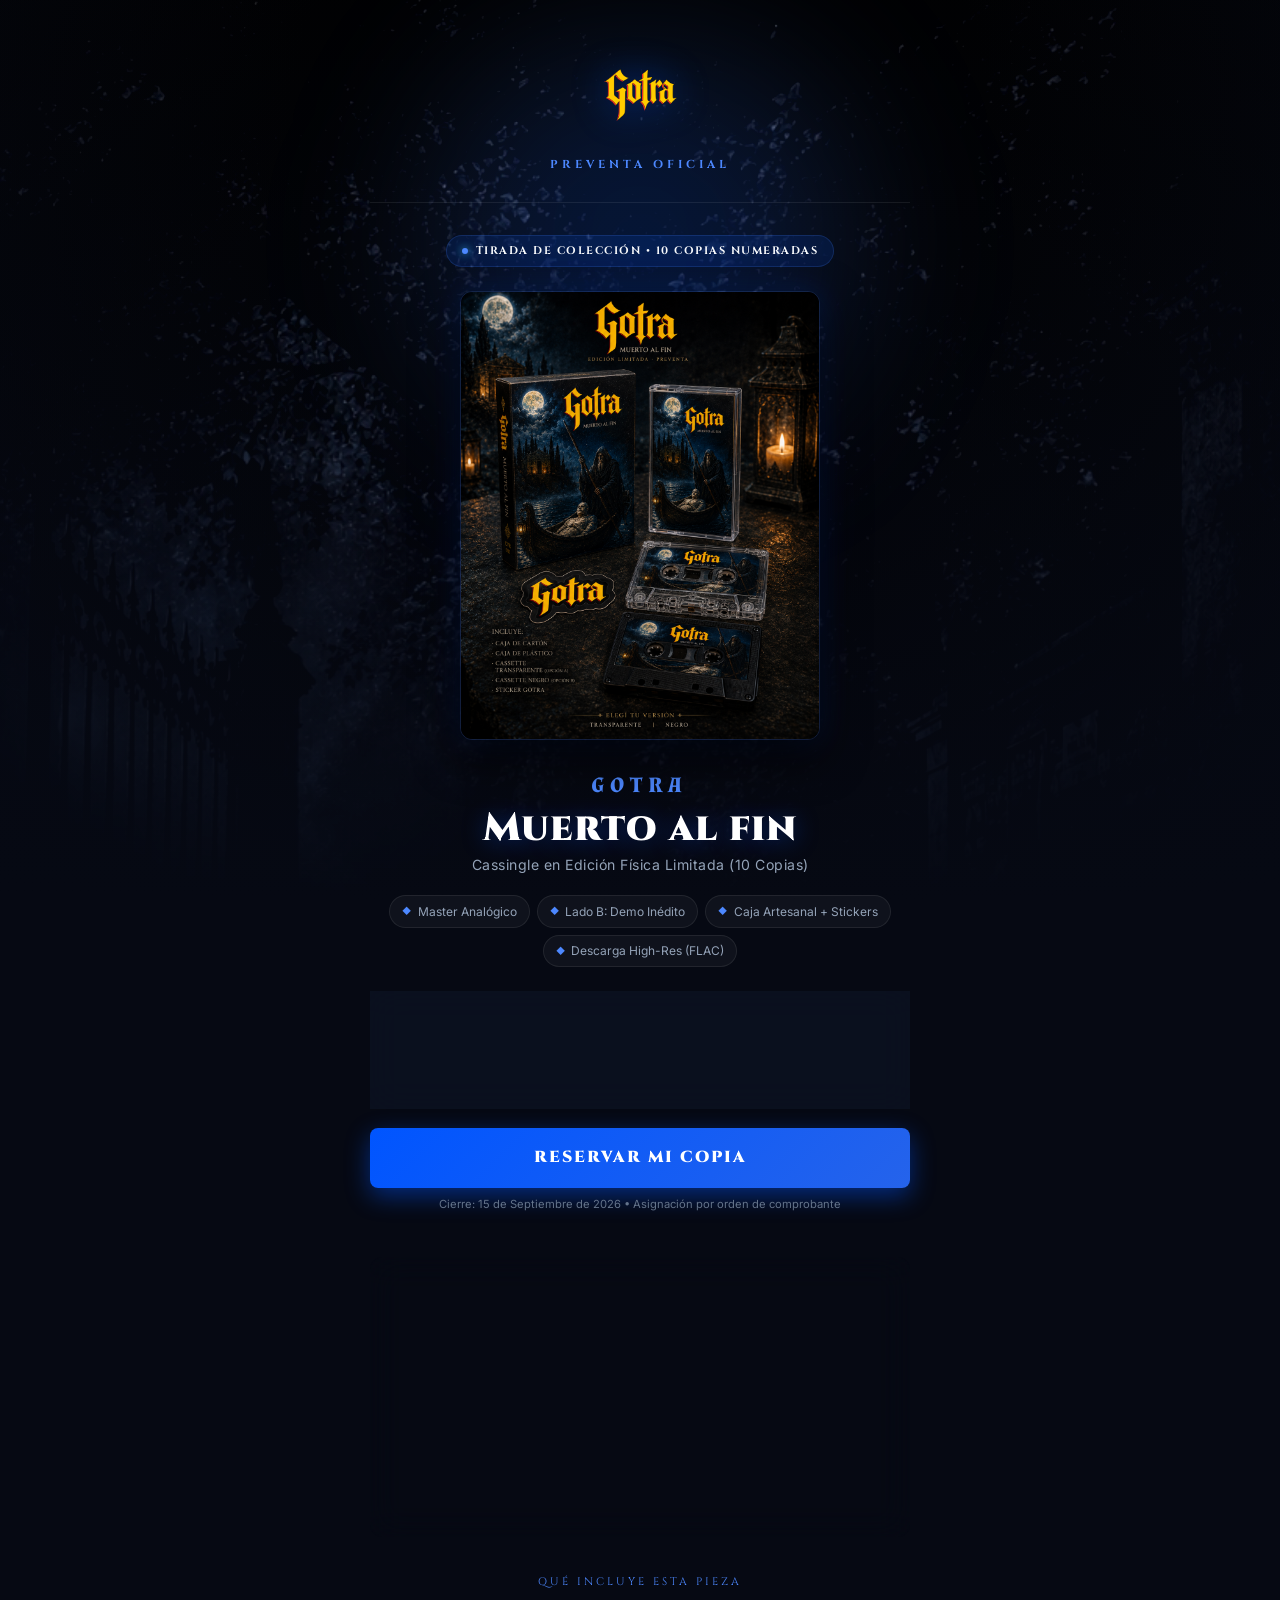
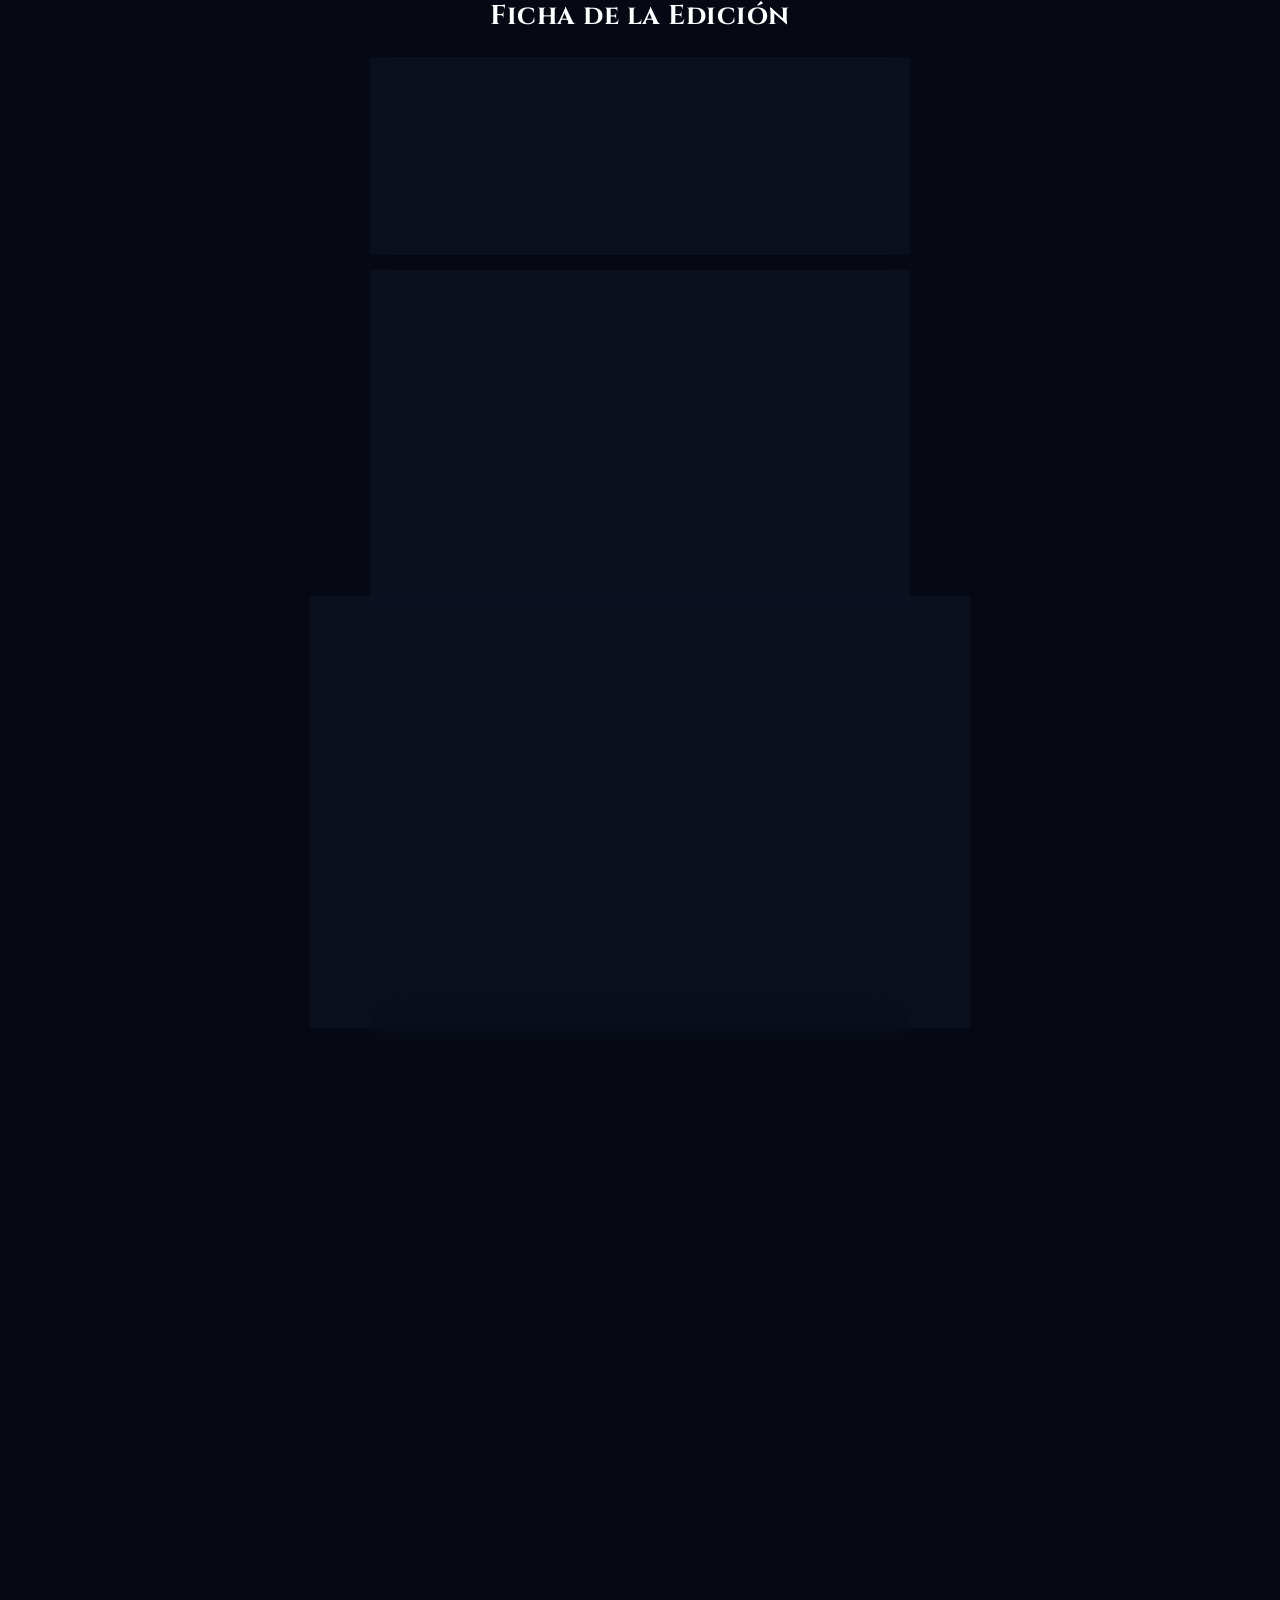
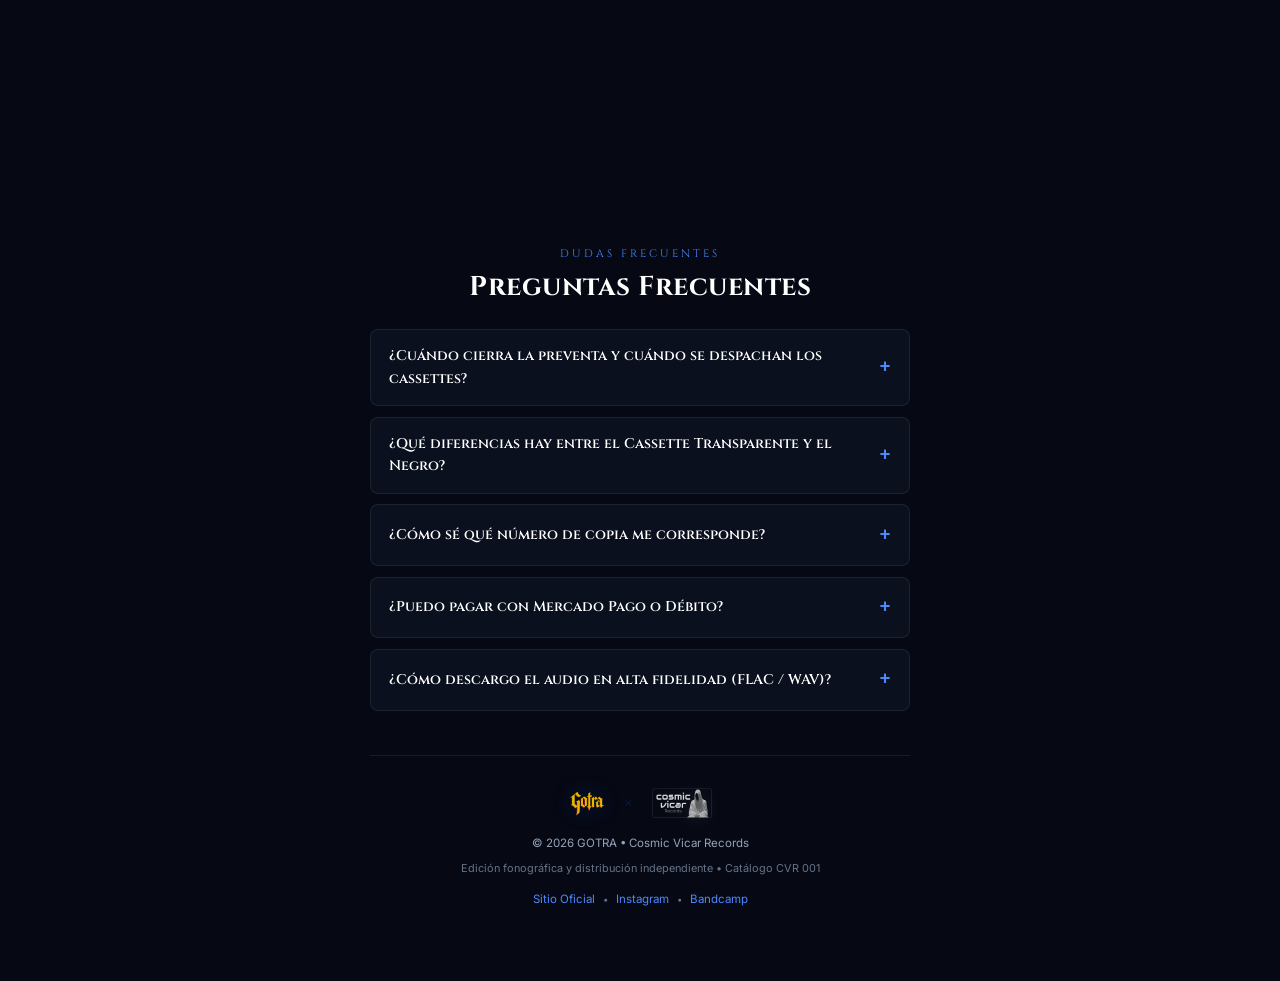
==== commit d6dc0e74: "perf(og): optimize OpenGraph preview image for instant WhatsApp and social previews" ====
--- a/cassingle_muertoAlFin/index.html
+++ b/cassingle_muertoAlFin/index.html
@@ -13,7 +13,10 @@
     <meta name="description" content="Preventa exclusiva para coleccionistas: Cassingle 'Muerto al fin' de Gotra en edición física limitada de 10 copias. Lado A: Single Oficial / Lado B: Demo Inédito. Packaging artesanal, stickers exclusivos y descarga High-Res.">
     <meta property="og:title" content="Gotra – Cassingle 'Muerto al fin' | Preventa Exclusiva (10 Copias)">
     <meta property="og:description" content="Edición física limitada en Cassingle (Transparente $22.000 / Negro $25.000). Lado A Single Oficial + Lado B Demo Inédito. Caja artesanal, stickers y descarga High-Res.">
-    <meta property="og:image" content="https://gotra.musica.ar/cassingle_muertoAlFin/assets/cassingle_trans_black_gotra_muertoAlFin_Alt.png">
+    <meta property="og:image" content="https://gotra.musica.ar/cassingle_muertoAlFin/assets/og_preview.jpg">
+    <meta property="og:image:type" content="image/jpeg">
+    <meta property="og:image:width" content="900">
+    <meta property="og:image:height" content="1125">
     <meta property="og:image:alt" content="Cassingle Gotra Muerto al Fin - Variantes Transparente y Negro">
     <meta property="og:url" content="https://gotra.musica.ar/cassingle_muertoAlFin/">
     <meta property="og:type" content="music.album">
@@ -22,7 +25,7 @@
     <meta name="twitter:card" content="summary_large_image">
     <meta name="twitter:title" content="Gotra – Cassingle 'Muerto al fin' | Preventa Exclusiva">
     <meta name="twitter:description" content="Edición física limitada de 10 copias. Lado A Single Oficial + Lado B Demo Inédito. Reservá tu copia por transferencia directa.">
-    <meta name="twitter:image" content="https://gotra.musica.ar/cassingle_muertoAlFin/assets/cassingle_trans_black_gotra_muertoAlFin_Alt.png">
+    <meta name="twitter:image" content="https://gotra.musica.ar/cassingle_muertoAlFin/assets/og_preview.jpg">
     
     <!-- Favicon -->
     <link rel="icon" type="image/png" href="../assets/favicon/favicon.ico">
